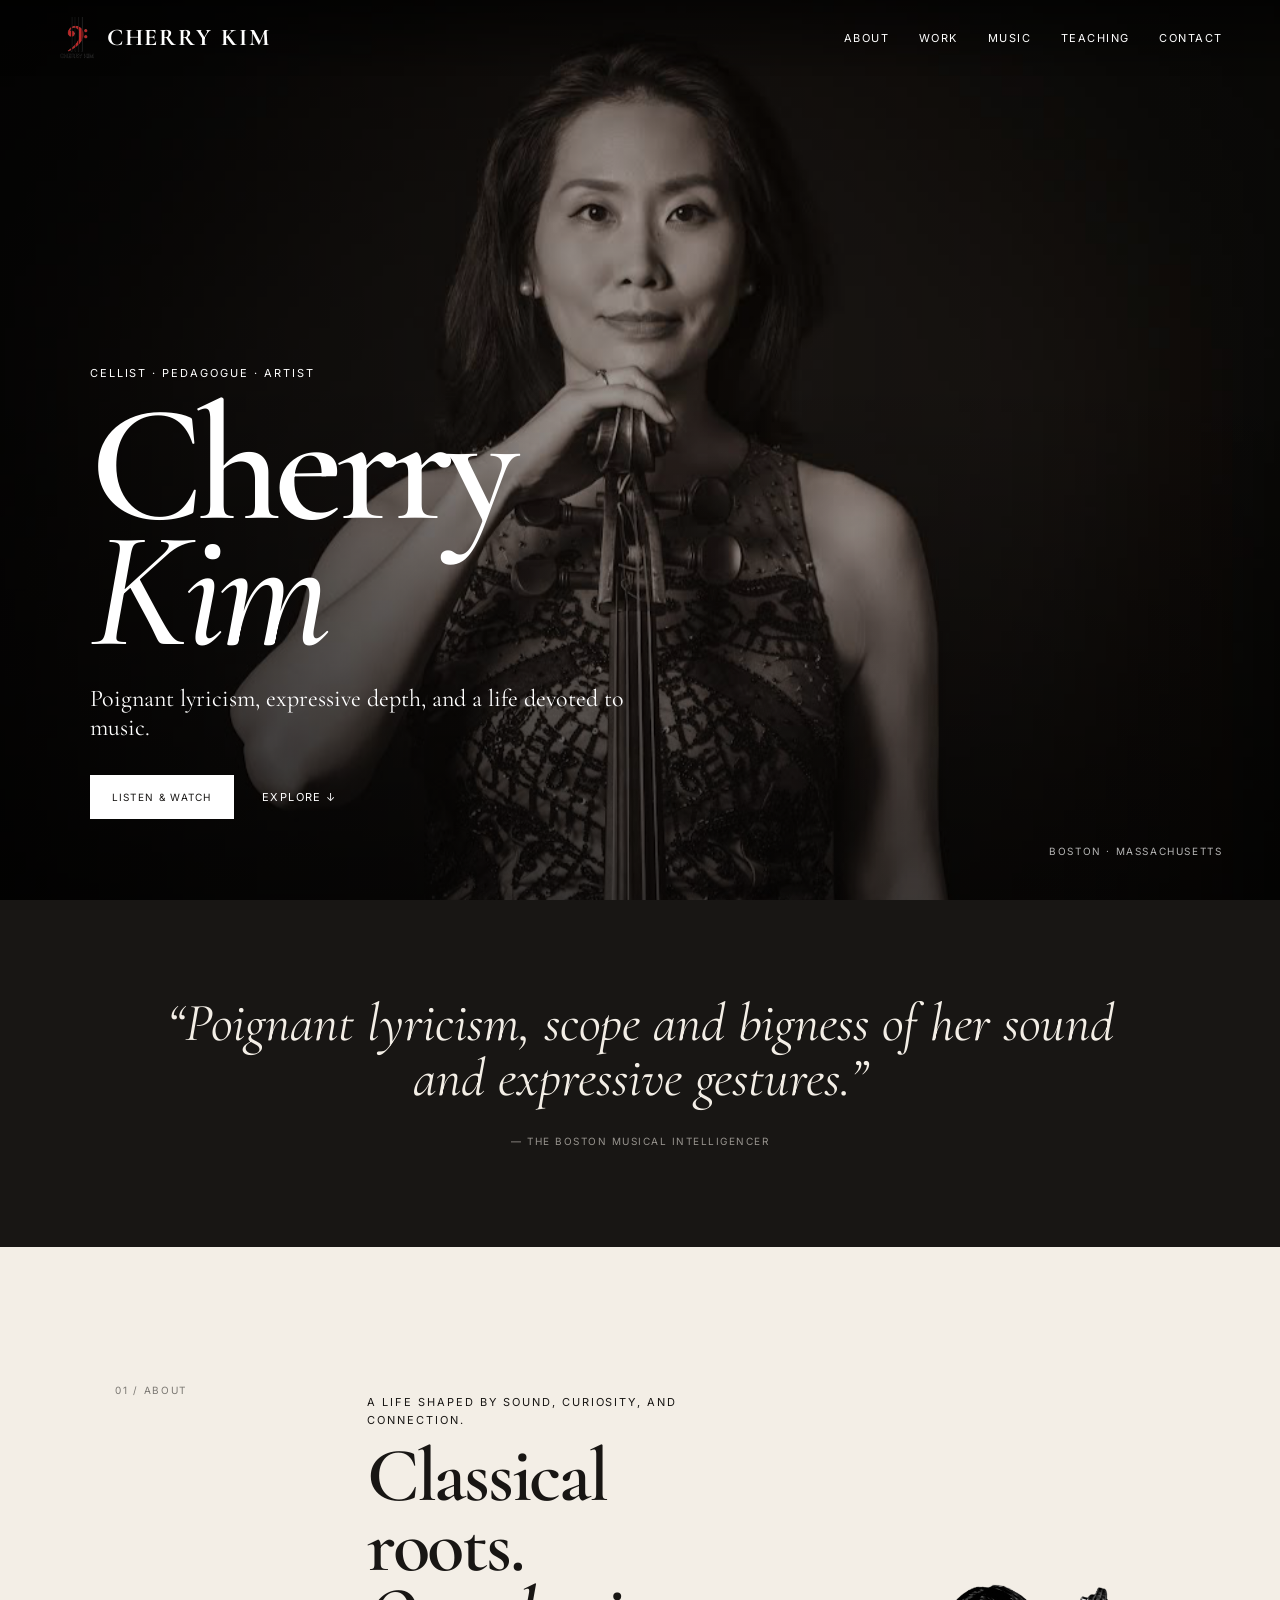
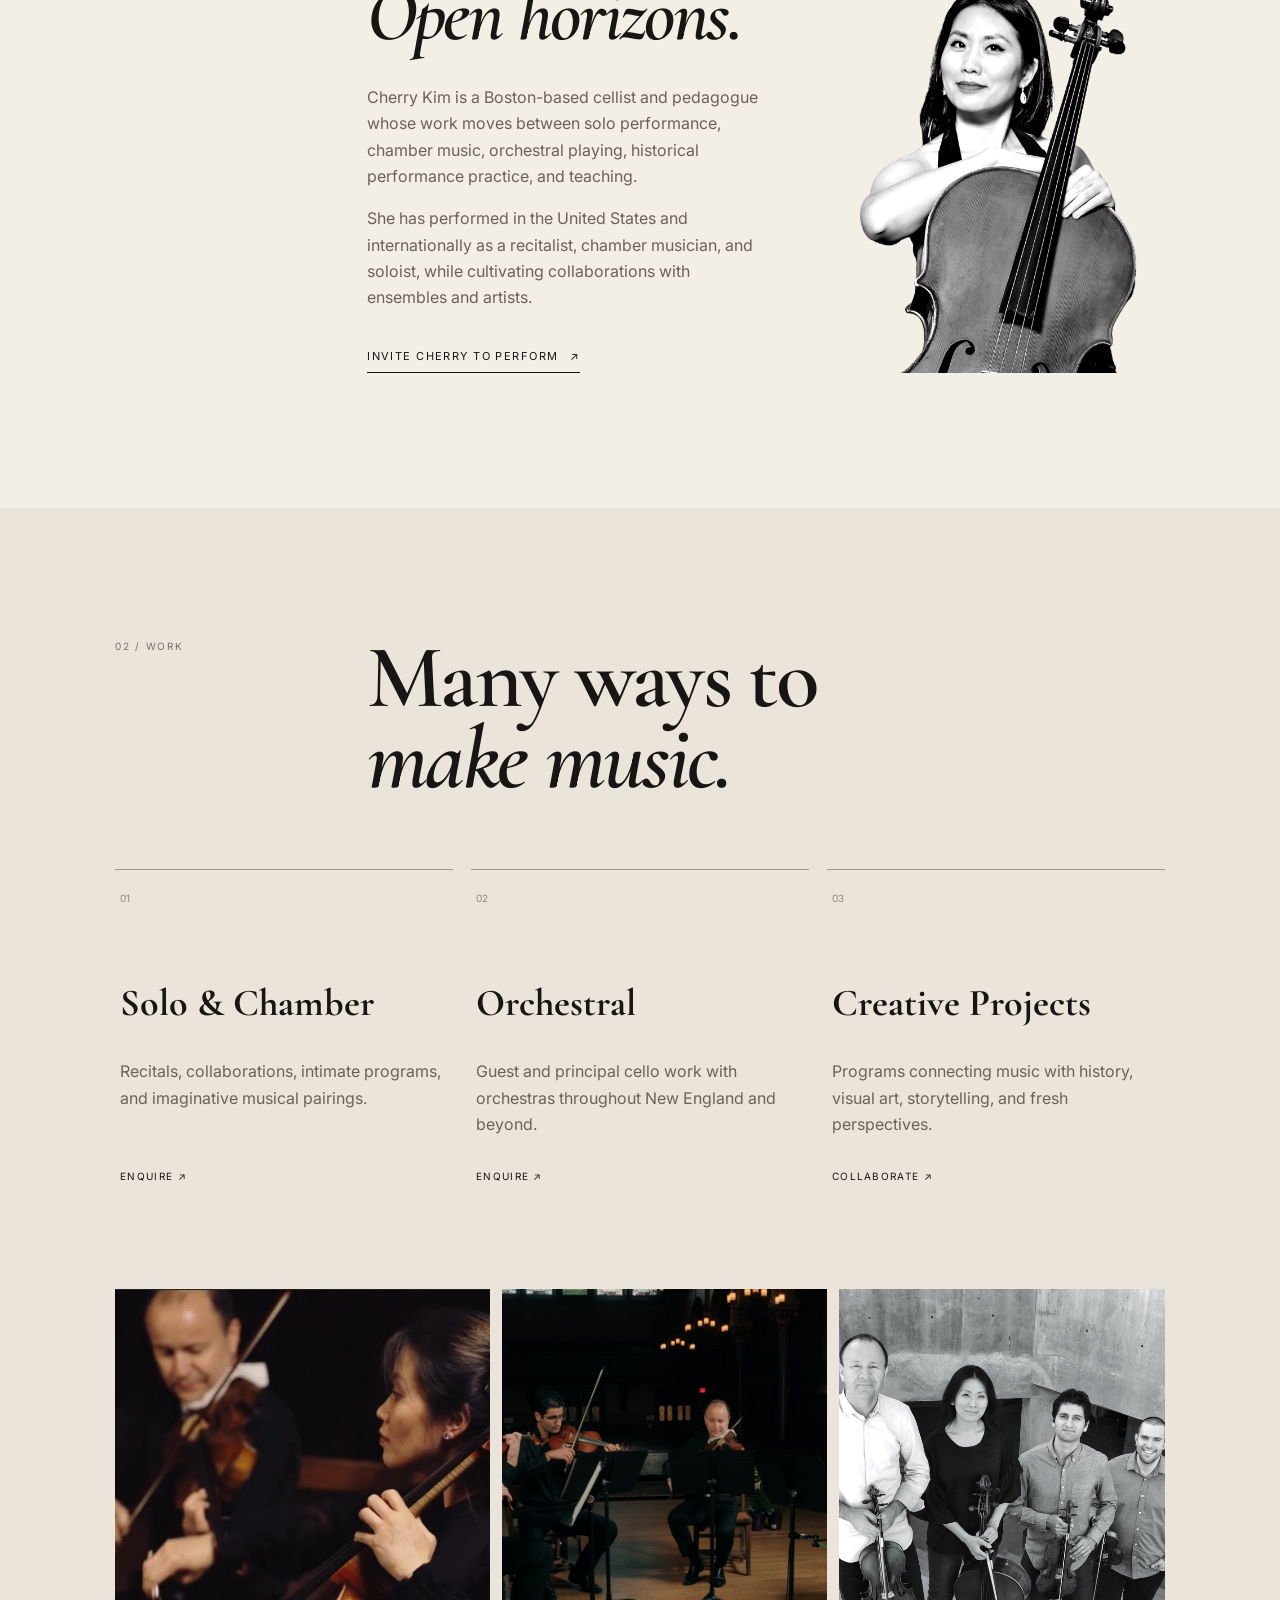
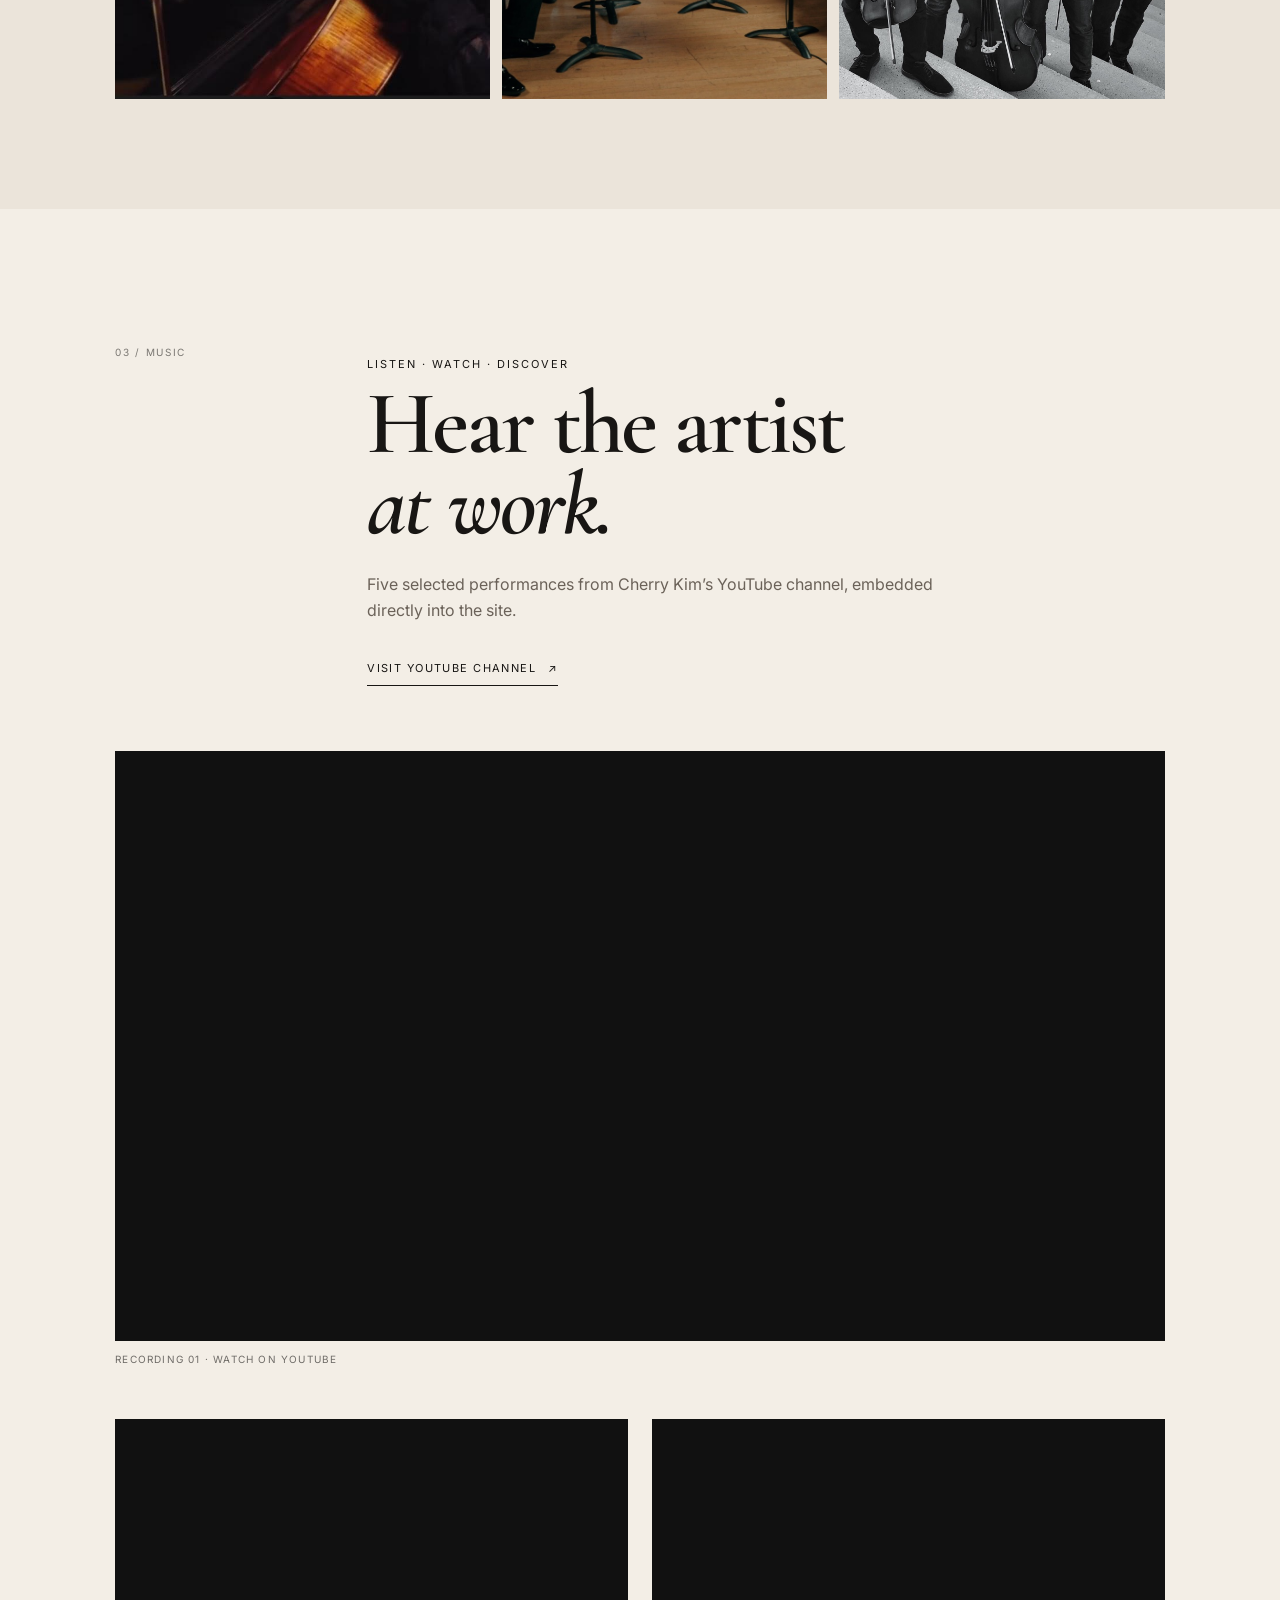
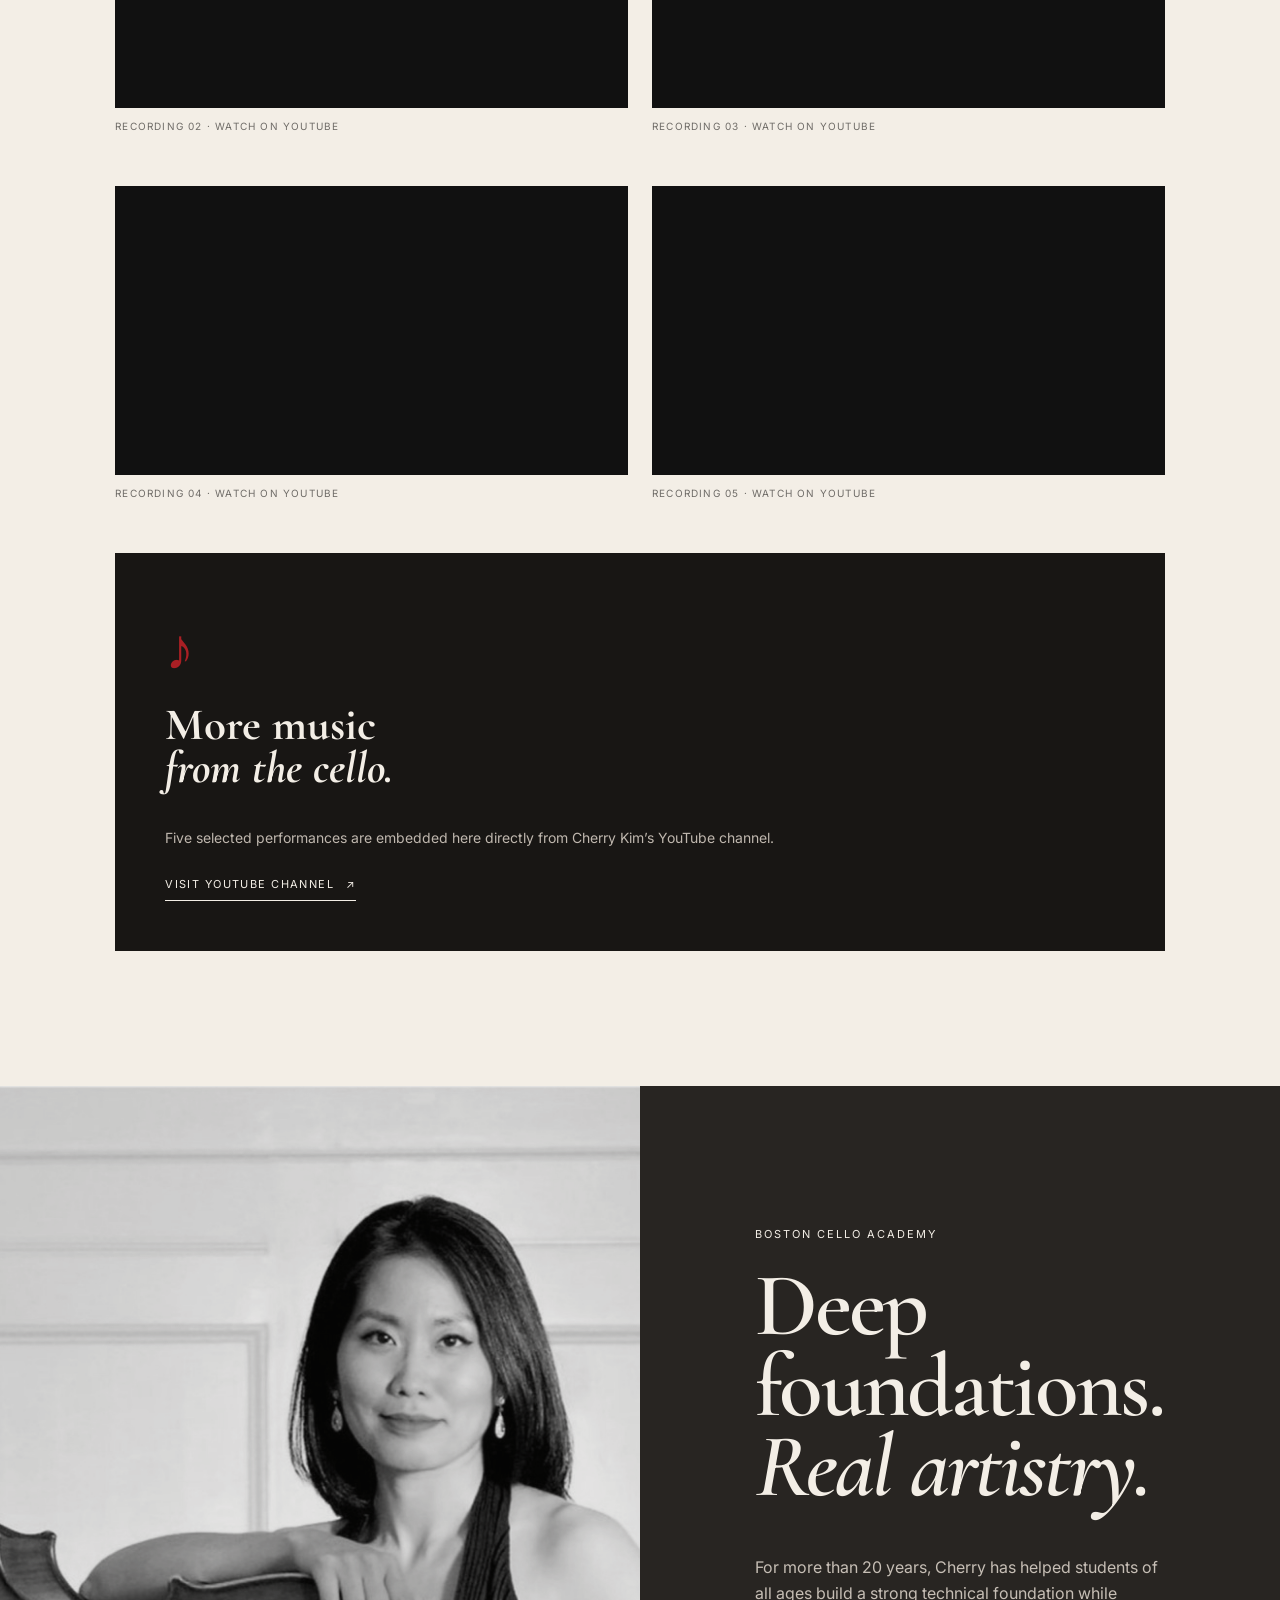
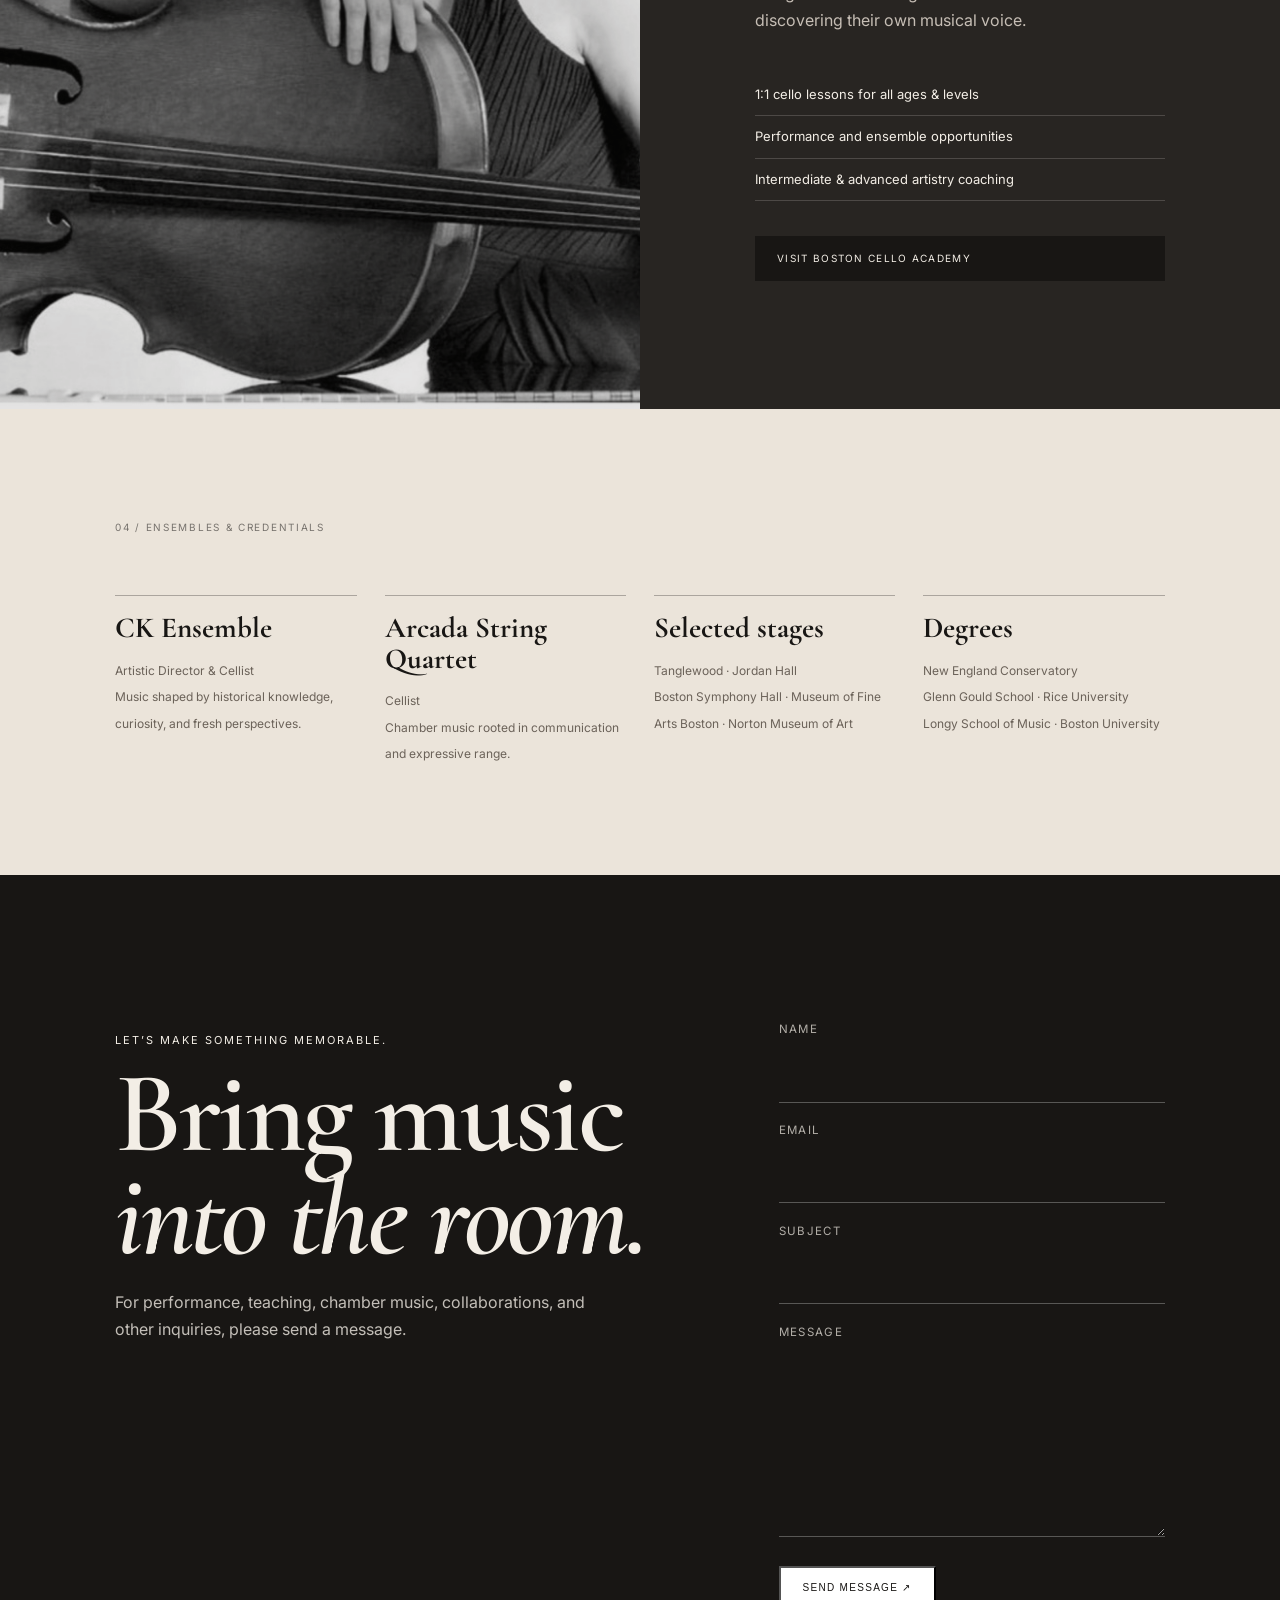
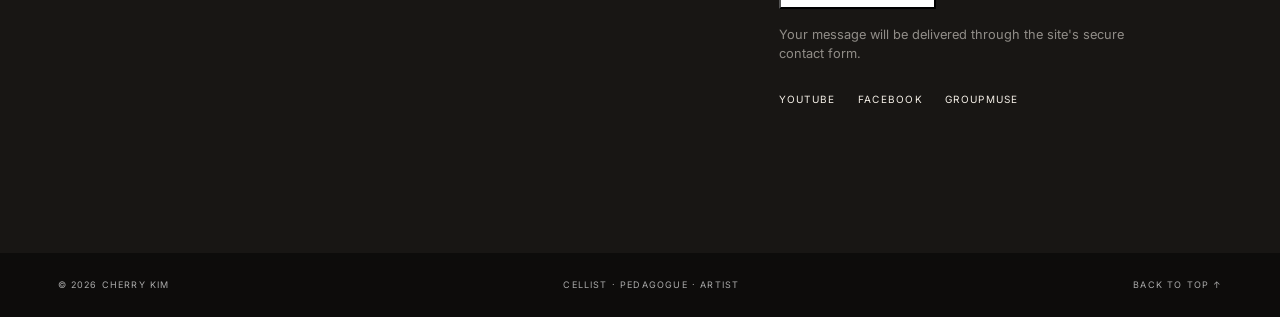
==== index.html @ 48f5ac7e "Add files via upload" ====
<!doctype html>
<html lang="en">
<head>
  <meta charset="utf-8">
  <meta name="viewport" content="width=device-width, initial-scale=1">
  <meta name="description" content="Cherry Kim — Boston-based cellist, pedagogue, chamber musician, artistic director, and educator.">
  <meta name="theme-color" content="#171513">
  <title>Cherry Kim | Cellist & Pedagogue</title>
  <link rel="icon" type="image/png" href="assets/favicon.png">
  <link rel="preconnect" href="https://fonts.googleapis.com">
  <link rel="preconnect" href="https://fonts.gstatic.com" crossorigin>
  <link href="https://fonts.googleapis.com/css2?family=Cormorant+Garamond:wght@500;600;700&family=Inter:wght@400;500;600&display=swap" rel="stylesheet">
  <link rel="stylesheet" href="styles.css">
</head>
<body>
<header class="site-header">
  <a class="brand" href="#top" aria-label="Cherry Kim home"><img src="assets/logo.png" alt="Cherry Kim logo"><span>CHERRY KIM</span></a>
  <button class="menu-toggle" aria-label="Open menu" aria-expanded="false">Menu</button>
  <nav class="nav" aria-label="Main navigation">
    <a href="#about">About</a><a href="#work">Work</a><a href="#music">Music</a><a href="#teaching">Teaching</a><a href="#contact">Contact</a>
  </nav>
</header>
<main id="top">
  <section class="hero">
    <div class="hero-photo"></div>
    <div class="hero-shade"></div>
    <div class="hero-content">
      <p class="eyebrow">Cellist · Pedagogue · Artist</p>
      <h1>Cherry<br><em>Kim</em></h1>
      <p class="hero-lede">Poignant lyricism, expressive depth, and a life devoted to music.</p>
      <div class="hero-actions"><a class="button light" href="#music">Listen & watch</a><a class="hero-link" href="#about">Explore <span>↓</span></a></div>
    </div>
    <div class="hero-credit">Boston · Massachusetts</div>
  </section>

  <section class="quote-band"><p>“Poignant lyricism, scope and bigness of her sound and expressive gestures.”</p><span>— The Boston Musical Intelligencer</span></section>

  <section class="about split" id="about">
    <div class="label">01 / About</div>
    <div class="content">
      <p class="kicker">A life shaped by sound, curiosity, and connection.</p>
      <h2>Classical roots.<br><em>Open horizons.</em></h2>
      <p>Cherry Kim is a Boston-based cellist and pedagogue whose work moves between solo performance, chamber music, orchestral playing, historical performance practice, and teaching.</p>
      <p>She has performed in the United States and internationally as a recitalist, chamber musician, and soloist, while cultivating collaborations with ensembles and artists.</p>
      <a class="underlink" href="#contact">Invite Cherry to perform <span>↗</span></a>
    </div>
    <div class="about-image"><img src="assets/about-portrait.png" alt="Cherry Kim with cello"></div>
  </section>

  <section class="work" id="work">
    <div class="section-head"><div class="label">02 / Work</div><h2>Many ways to<br><em>make music.</em></h2></div>
    <div class="cards">
      <article><span>01</span><h3>Solo & Chamber</h3><p>Recitals, collaborations, intimate programs, and imaginative musical pairings.</p><a href="#contact">Enquire ↗</a></article>
      <article><span>02</span><h3>Orchestral</h3><p>Guest and principal cello work with orchestras throughout New England and beyond.</p><a href="#contact">Enquire ↗</a></article>
      <article><span>03</span><h3>Creative Projects</h3><p>Programs connecting music with history, visual art, storytelling, and fresh perspectives.</p><a href="#contact">Collaborate ↗</a></article>
    </div>
    <div class="photo-strip"><img src="assets/performance.jpg" alt="Cherry Kim performing cello"><img src="assets/ensemble.jpg" alt="String ensemble performing"><img src="assets/quartet.jpg" alt="String quartet portrait"></div>
  </section>

  <section class="music" id="music">
    <div class="music-intro"><div class="label">03 / Music</div><div><p class="kicker">Listen · Watch · Discover</p><h2>Hear the artist<br><em>at work.</em></h2><p>Five selected performances from Cherry Kim’s YouTube channel, embedded directly into the site.</p><a class="underlink" href="https://www.youtube.com/@cherrykimcello" target="_blank" rel="noopener">Visit YouTube channel <span>↗</span></a></div></div>
    <div class="player-grid featured-videos">
      <article class="player featured"><div class="player-frame"><iframe src="https://www.youtube-nocookie.com/embed/2_JDBBXAuK0" title="Cherry Kim — featured performance 1" loading="lazy" allow="accelerometer; autoplay; clipboard-write; encrypted-media; gyroscope; picture-in-picture; web-share" allowfullscreen></iframe></div><p>Recording 01 · Watch on YouTube</p></article>
      <article class="player"><div class="player-frame"><iframe src="https://www.youtube-nocookie.com/embed/14b9uwis8Hs" title="Cherry Kim — featured performance 2" loading="lazy" allow="accelerometer; autoplay; clipboard-write; encrypted-media; gyroscope; picture-in-picture; web-share" allowfullscreen></iframe></div><p>Recording 02 · Watch on YouTube</p></article>
      <article class="player"><div class="player-frame"><iframe src="https://www.youtube-nocookie.com/embed/s6I4kKcv-H0" title="Cherry Kim — featured performance 3" loading="lazy" allow="accelerometer; autoplay; clipboard-write; encrypted-media; gyroscope; picture-in-picture; web-share" allowfullscreen></iframe></div><p>Recording 03 · Watch on YouTube</p></article>
      <article class="player"><div class="player-frame"><iframe src="https://www.youtube-nocookie.com/embed/2RVAwkOFVCw" title="Cherry Kim — featured performance 4" loading="lazy" allow="accelerometer; autoplay; clipboard-write; encrypted-media; gyroscope; picture-in-picture; web-share" allowfullscreen></iframe></div><p>Recording 04 · Watch on YouTube</p></article>
      <article class="player"><div class="player-frame"><iframe src="https://www.youtube-nocookie.com/embed/bbLJwvod6Oo" title="Cherry Kim — featured performance 5" loading="lazy" allow="accelerometer; autoplay; clipboard-write; encrypted-media; gyroscope; picture-in-picture; web-share" allowfullscreen></iframe></div><p>Recording 05 · Watch on YouTube</p></article>
      <div class="player-note"><div class="note-mark">♪</div><h3>More music<br><em>from the cello.</em></h3><p>Five selected performances are embedded here directly from Cherry Kim’s YouTube channel.</p><a class="underlink" href="https://www.youtube.com/@cherrykimcello" target="_blank" rel="noopener">Visit YouTube channel <span>↗</span></a></div>
    </div>
  </section>

  <section class="teaching" id="teaching">
    <div class="teaching-photo"><img src="assets/teaching.jpg" alt="Cherry Kim with cello"></div>
    <div class="teaching-copy"><p class="eyebrow">Boston Cello Academy</p><h2>Deep foundations.<br><em>Real artistry.</em></h2><p>For more than 20 years, Cherry has helped students of all ages build a strong technical foundation while discovering their own musical voice.</p><ul><li>1:1 cello lessons for all ages & levels</li><li>Performance and ensemble opportunities</li><li>Intermediate & advanced artistry coaching</li></ul><a class="button dark" href="https://cherry-kim.wixsite.com/bostoncelloacademy" target="_blank" rel="noopener">Visit Boston Cello Academy</a></div>
  </section>

  <section class="ensembles">
    <div class="label">04 / Ensembles & credentials</div>
    <div class="credential-grid">
      <div><strong>CK Ensemble</strong><span>Artistic Director & Cellist<br>Music shaped by historical knowledge, curiosity, and fresh perspectives.</span></div>
      <div><strong>Arcada String Quartet</strong><span>Cellist<br>Chamber music rooted in communication and expressive range.</span></div>
      <div><strong>Selected stages</strong><span>Tanglewood · Jordan Hall<br>Boston Symphony Hall · Museum of Fine Arts Boston · Norton Museum of Art</span></div>
      <div><strong>Degrees</strong><span>New England Conservatory<br>Glenn Gould School · Rice University<br>Longy School of Music · Boston University</span></div>
    </div>
  </section>

  <section class="contact" id="contact">
  <div class="contact-heading"><p class="eyebrow">Let’s make something memorable.</p><h2>Bring music<br><em>into the room.</em></h2><p class="contact-intro">For performance, teaching, chamber music, collaborations, and other inquiries, please send a message.</p></div>
  <div class="contact-form-wrap">
    <form class="contact-form" action="https://formspree.io/f/mrpgyvlq" method="POST">
      <div class="form-row"><label for="name">Name</label><input id="name" name="name" type="text" autocomplete="name" required></div>
      <div class="form-row"><label for="email">Email</label><input id="email" name="email" type="email" autocomplete="email" required></div>
      <div class="form-row"><label for="subject">Subject</label><input id="subject" name="subject" type="text"></div>
      <div class="form-row"><label for="message">Message</label><textarea id="message" name="message" rows="6" required></textarea></div>
      <button class="button light" type="submit">Send message ↗</button>
    </form>
    <p class="form-note">Your message will be delivered through the site's secure contact form.</p>
    <div class="socials"><a href="https://www.youtube.com/@cherrykimcello" target="_blank" rel="noopener">YouTube</a><a href="https://www.facebook.com/theckensemble/" target="_blank" rel="noopener">Facebook</a><a href="https://www.groupmuse.com/@cherrykimcello" target="_blank" rel="noopener">Groupmuse</a></div>
  </div>
</section>
</main>
<footer><span>© 2026 Cherry Kim</span><span>Cellist · Pedagogue · Artist</span><a href="#top">Back to top ↑</a></footer>
<script src="script.js"></script>
</body>
</html>
---- styles.css ----
:root{--ink:#181614;--cream:#f3eee6;--paper:#ebe4da;--red:#a91f24;--muted:#6b6259}*{box-sizing:border-box}html{scroll-behavior:smooth}body{margin:0;background:var(--cream);color:var(--ink);font-family:Inter,Arial,sans-serif;line-height:1.65}a{color:inherit}.site-header{position:fixed;z-index:30;top:0;left:0;right:0;height:76px;padding:0 4.5vw;display:flex;align-items:center;justify-content:space-between;color:#fff;background:linear-gradient(180deg,rgba(0,0,0,.55),rgba(0,0,0,0));transition:.3s}.site-header.scrolled{color:var(--ink);background:rgba(243,238,230,.94);backdrop-filter:blur(14px);border-bottom:1px solid rgba(24,22,20,.1)}.brand{display:flex;align-items:center;gap:11px;text-decoration:none}.brand img{width:38px;height:48px;object-fit:contain}.brand span{font-family:"Cormorant Garamond",serif;font-size:24px;font-weight:700;letter-spacing:.08em}.nav{display:flex;gap:30px}.nav a,.hero-link,.underlink{font-size:11px;letter-spacing:.13em;text-transform:uppercase;text-decoration:none}.nav a:hover,.hero-link:hover,.underlink:hover{opacity:.55}.menu-toggle{display:none;border:0;background:none;color:inherit;font-size:11px;letter-spacing:.12em;text-transform:uppercase}.hero{height:100svh;min-height:720px;position:relative;display:flex;align-items:flex-end;overflow:hidden;color:#fff}.hero-photo{position:absolute;inset:0;background-image:url("assets/hero.png");background-size:cover;background-position:center top;transform:scale(1.01)}.hero-shade{position:absolute;inset:0;background:linear-gradient(90deg,rgba(0,0,0,.68) 0%,rgba(0,0,0,.28) 45%,rgba(0,0,0,.05) 100%),linear-gradient(0deg,rgba(0,0,0,.62),transparent 58%)}.hero-content{position:relative;z-index:1;padding:0 7vw 9vh;max-width:820px}.eyebrow,.kicker{font-size:11px;letter-spacing:.18em;text-transform:uppercase}.hero h1{font-family:"Cormorant Garamond",serif;font-size:clamp(90px,13vw,190px);line-height:.76;letter-spacing:-.04em;margin:20px 0 30px;font-weight:600}.hero h1 em{color:#fff;font-weight:500}.hero-lede{font-family:"Cormorant Garamond",serif;font-size:24px;line-height:1.2;max-width:540px;margin:0 0 32px}.hero-actions{display:flex;gap:28px;align-items:center}.button{display:inline-block;padding:14px 22px;text-decoration:none;font-size:10px;letter-spacing:.13em;text-transform:uppercase}.button.light{background:#fff;color:var(--ink)}.button.dark{background:var(--ink);color:var(--cream)}.hero-link{color:#fff}.hero-credit{position:absolute;right:4.5vw;bottom:4.5vh;z-index:1;font-size:10px;letter-spacing:.16em;text-transform:uppercase;opacity:.7}.quote-band{padding:95px 10vw;background:var(--ink);color:var(--cream);text-align:center}.quote-band p{max-width:1050px;margin:0 auto 20px;font-family:"Cormorant Garamond",serif;font-size:clamp(32px,4.2vw,58px);line-height:1.03;font-style:italic}.quote-band span{font-size:10px;letter-spacing:.15em;text-transform:uppercase;opacity:.58}.split{display:grid;grid-template-columns:18% 1fr 32%;gap:6%;padding:135px 9vw}.label{font-size:10px;letter-spacing:.17em;text-transform:uppercase;opacity:.55}.content{max-width:720px}.content h2,.section-head h2,.music h2,.teaching h2,.contact h2{font-family:"Cormorant Garamond",serif;font-weight:600;line-height:.9;letter-spacing:-.03em}.content h2{font-size:clamp(58px,6vw,90px);margin:12px 0 35px}.content p:not(.kicker){color:var(--muted);max-width:680px}.underlink{display:inline-block;margin-top:20px;padding-bottom:7px;border-bottom:1px solid currentColor}.underlink span{margin-left:7px}.about-image{align-self:end}.about-image img{display:block;width:100%;aspect-ratio:4/5;object-fit:cover;object-position:center top;filter:grayscale(.18)}.work{padding:130px 9vw 110px;background:var(--paper)}.section-head{display:grid;grid-template-columns:18% 1fr;gap:6%;margin-bottom:70px}.section-head h2{font-size:clamp(62px,7vw,100px);margin:0}.cards{display:grid;grid-template-columns:repeat(3,1fr);gap:18px}.cards article{min-height:340px;border-top:1px solid rgba(24,22,20,.35);padding:20px 5px 25px;display:flex;flex-direction:column}.cards article>span{font-size:10px;opacity:.45}.cards h3{font-family:"Cormorant Garamond",serif;font-size:38px;margin:65px 0 8px}.cards p{color:var(--muted);max-width:340px}.cards a{margin-top:auto;font-size:10px;letter-spacing:.13em;text-transform:uppercase;text-decoration:none}.photo-strip{margin-top:80px;display:grid;grid-template-columns:1.15fr 1fr 1fr;gap:12px;height:410px}.photo-strip img{width:100%;height:100%;object-fit:cover}.photo-strip img:first-child{object-position:center 42%}.music{padding:135px 9vw;background:var(--cream)}.music-intro{display:grid;grid-template-columns:18% 1fr;gap:6%;margin-bottom:65px}.music h2{font-size:clamp(65px,7vw,100px);margin:10px 0 25px}.music-intro p:not(.kicker){color:var(--muted);max-width:620px}.player-grid{display:grid;grid-template-columns:repeat(2,minmax(0,1fr));gap:42px 24px;align-items:start}.player{min-width:0}.player.featured{grid-column:span 2}.featured-videos .player-note{min-height:100%;grid-column:span 2}.player-frame{aspect-ratio:16/9;background:#111;overflow:hidden}.player iframe{width:100%;height:100%;border:0}.player>p{font-size:10px;letter-spacing:.12em;text-transform:uppercase;opacity:.6}.player-note{background:var(--ink);color:var(--cream);padding:50px;display:flex;flex-direction:column;justify-content:center}.note-mark{font-family:"Cormorant Garamond",serif;font-size:58px;color:var(--red)}.player-note h3{font-family:"Cormorant Garamond",serif;font-size:45px;line-height:.95;margin:5px 0 22px}.player-note p{color:#bfb7ae;font-size:14px}.player-note .underlink{margin-top:12px;align-self:flex-start}.teaching{display:grid;grid-template-columns:1fr 1fr;background:#282522;color:var(--cream)}.teaching-photo{min-height:700px}.teaching-photo img{width:100%;height:100%;object-fit:cover;object-position:center 35%;filter:grayscale(1);opacity:.88}.teaching-copy{padding:10vw 9vw;display:flex;flex-direction:column;justify-content:center}.teaching h2{font-size:clamp(60px,7vw,96px);margin:12px 0 30px}.teaching-copy>p:not(.eyebrow){color:#c6beb5;max-width:560px}.teaching ul{list-style:none;padding:0;margin:25px 0 35px;max-width:560px}.teaching li{padding:10px 0;border-bottom:1px solid rgba(243,238,230,.18);font-size:13px}.ensembles{padding:110px 9vw;background:var(--paper)}.credential-grid{display:grid;grid-template-columns:repeat(4,1fr);gap:28px;margin-top:60px}.credential-grid>div{border-top:1px solid rgba(24,22,20,.3);padding-top:17px}.credential-grid strong{display:block;font-family:"Cormorant Garamond",serif;font-size:29px;line-height:1.05;margin-bottom:12px}.credential-grid span{font-size:12px;color:var(--muted)}.contact{padding:145px 9vw;display:grid;grid-template-columns:1.2fr .8fr;gap:8%;background:var(--ink);color:var(--cream)}.contact h2{font-size:clamp(70px,9vw,130px);margin:12px 0}.contact-details{align-self:end}.email{font-family:"Cormorant Garamond",serif;font-size:30px;text-decoration:none;border-bottom:1px solid rgba(243,238,230,.35)}.contact-details p{opacity:.55}.socials{display:flex;gap:22px;margin-top:28px;flex-wrap:wrap}.socials a{text-decoration:none;font-size:10px;letter-spacing:.13em;text-transform:uppercase}.socials a:hover{opacity:.55}footer{padding:25px 4.5vw;display:flex;justify-content:space-between;gap:20px;background:#0d0c0b;color:#aaa;font-size:9px;letter-spacing:.13em;text-transform:uppercase}footer a{text-decoration:none}@media(max-width:900px){.site-header{height:68px}.brand img{width:31px;height:40px}.brand span{font-size:20px}.nav{display:none;position:absolute;top:68px;left:0;right:0;padding:25px 7vw;flex-direction:column;gap:17px;background:var(--cream);color:var(--ink);border-bottom:1px solid rgba(24,22,20,.12)}.nav.open{display:flex}.menu-toggle{display:block}.hero{min-height:760px}.hero-content{padding:0 7vw 8vh}.hero h1{font-size:100px}.hero-credit{display:none}.split,.section-head,.music-intro{grid-template-columns:1fr;gap:30px;padding:95px 7vw}.about-image{max-width:430px}.work,.music,.ensembles{padding-left:7vw;padding-right:7vw}.cards{grid-template-columns:1fr}.cards article{min-height:270px}.photo-strip{height:auto;grid-template-columns:1fr 1fr}.photo-strip img:first-child{grid-column:span 2;height:390px}.photo-strip img{height:250px}.player-grid{grid-template-columns:1fr}.player.featured,.featured-videos .player-note{grid-column:auto}.player-note{min-height:330px}.teaching{grid-template-columns:1fr}.teaching-photo{min-height:560px}.teaching-copy{padding:85px 7vw}.credential-grid{grid-template-columns:1fr 1fr}.contact{grid-template-columns:1fr;padding:100px 7vw}.contact-details{margin-top:20px}}@media(max-width:560px){.hero h1{font-size:78px}.hero-lede{font-size:20px}.quote-band{padding:70px 7vw}.photo-strip{grid-template-columns:1fr}.photo-strip img:first-child{grid-column:auto;height:300px}.photo-strip img{height:260px}.credential-grid{grid-template-columns:1fr}.email{font-size:23px}footer{flex-direction:column}}


/* Contact form */
.contact-heading { max-width: 560px; }
.contact-intro { margin-top: 1.25rem; max-width: 480px; opacity: .78; line-height: 1.7; }
.contact-form-wrap { width: min(100%, 620px); }
.contact-form { display: grid; gap: 1.15rem; }
.form-row { display: grid; gap: .45rem; }
.form-row label { font-size: .72rem; letter-spacing: .12em; text-transform: uppercase; opacity: .7; }
.form-row input, .form-row textarea { width: 100%; padding: .9rem 0; border: 0; border-bottom: 1px solid rgba(255,255,255,.28); background: transparent; color: inherit; font: inherit; outline: none; resize: vertical; }
.form-row input:focus, .form-row textarea:focus { border-bottom-color: rgba(255,255,255,.8); }
.contact-form .button { margin-top: .65rem; justify-self: start; }
.form-note { margin: 1rem 0 1.25rem; font-size: .8rem; opacity: .55; line-height: 1.5; }
@media (max-width: 760px) { .contact-form-wrap { width: 100%; } .contact-form .button { width: 100%; } }
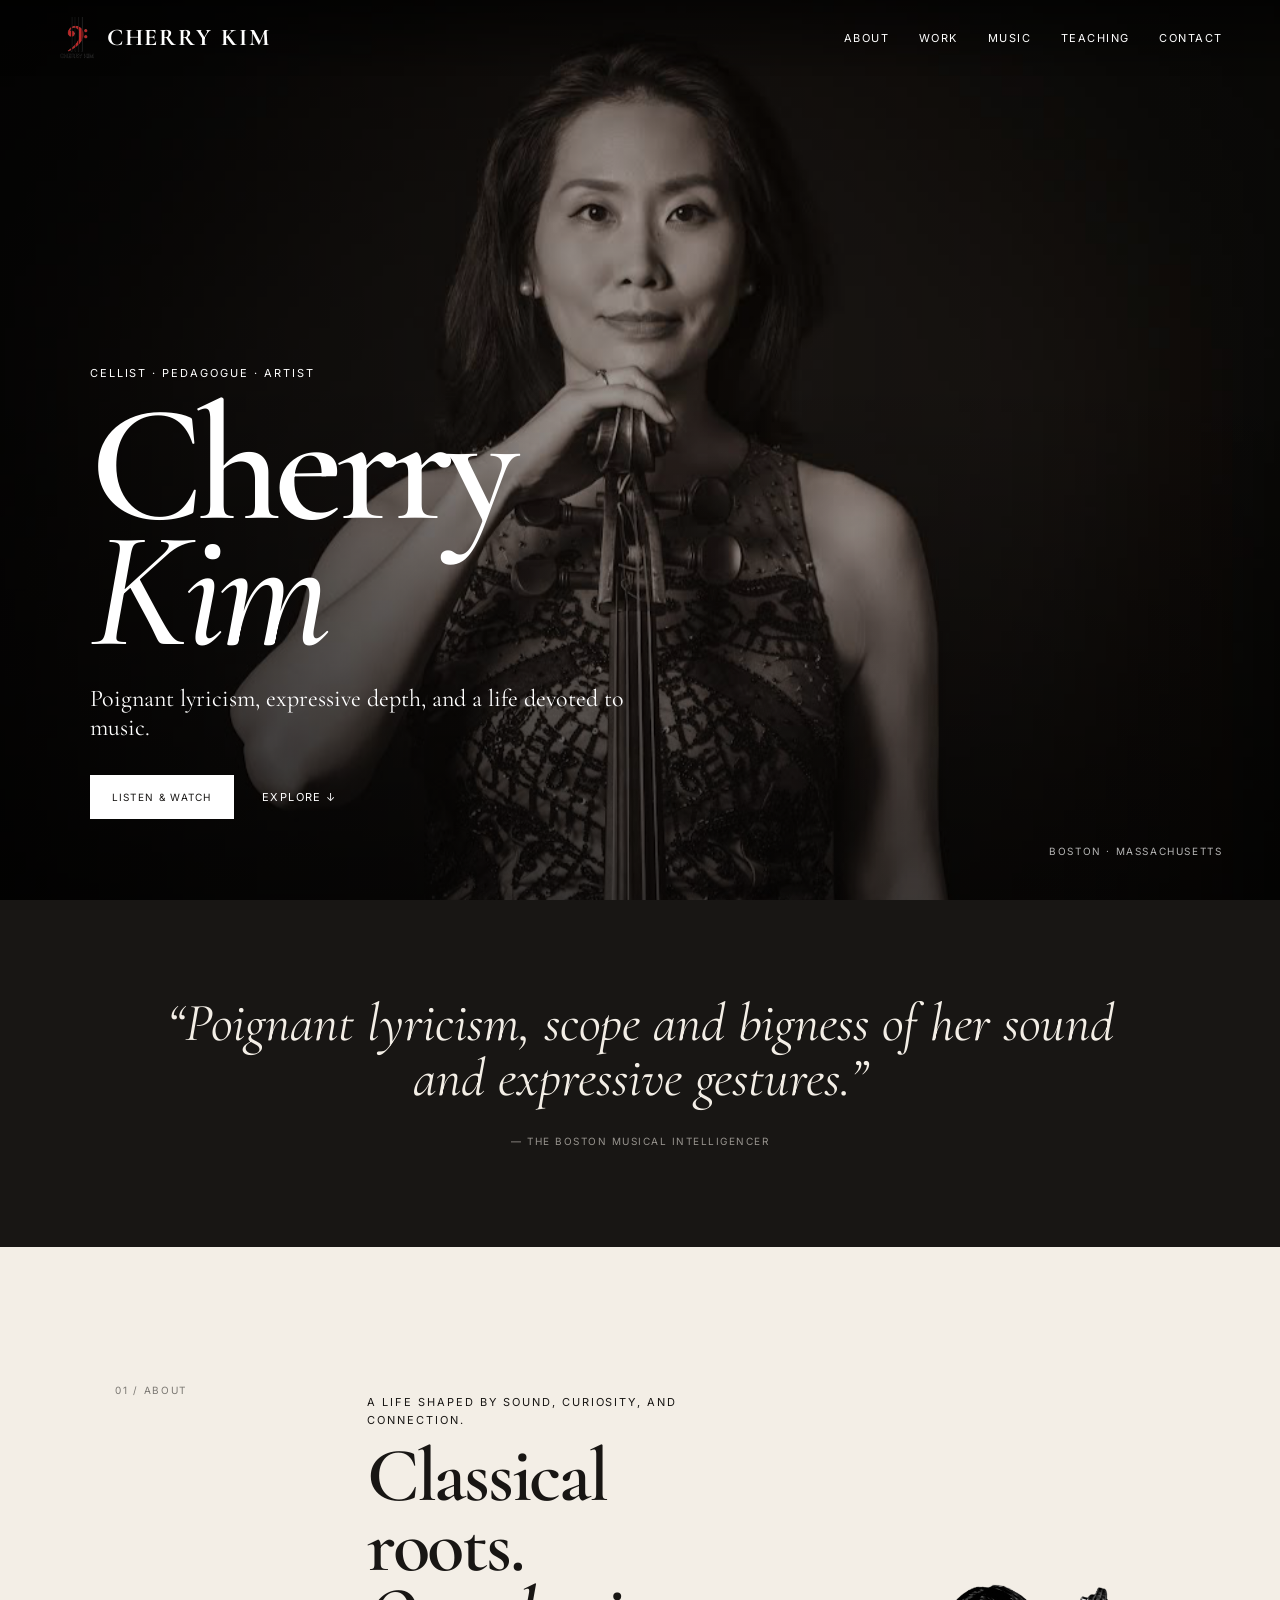
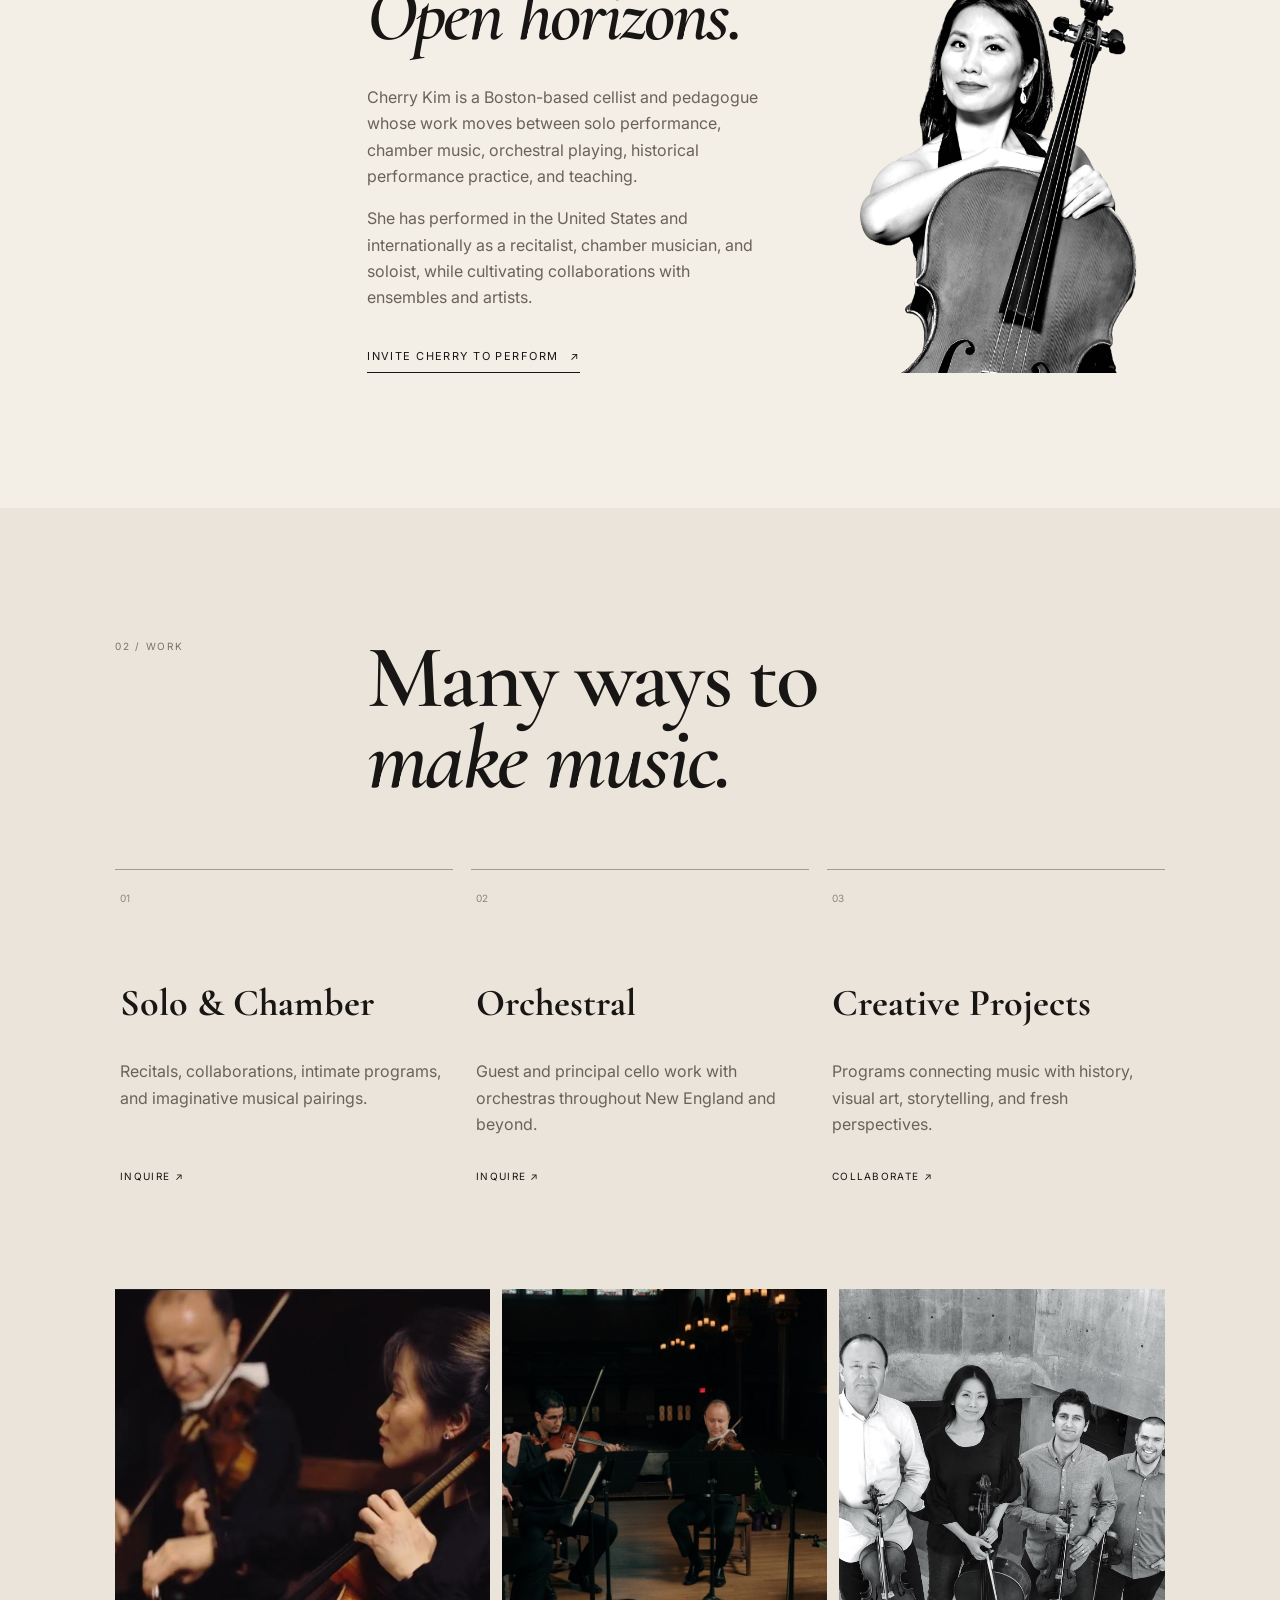
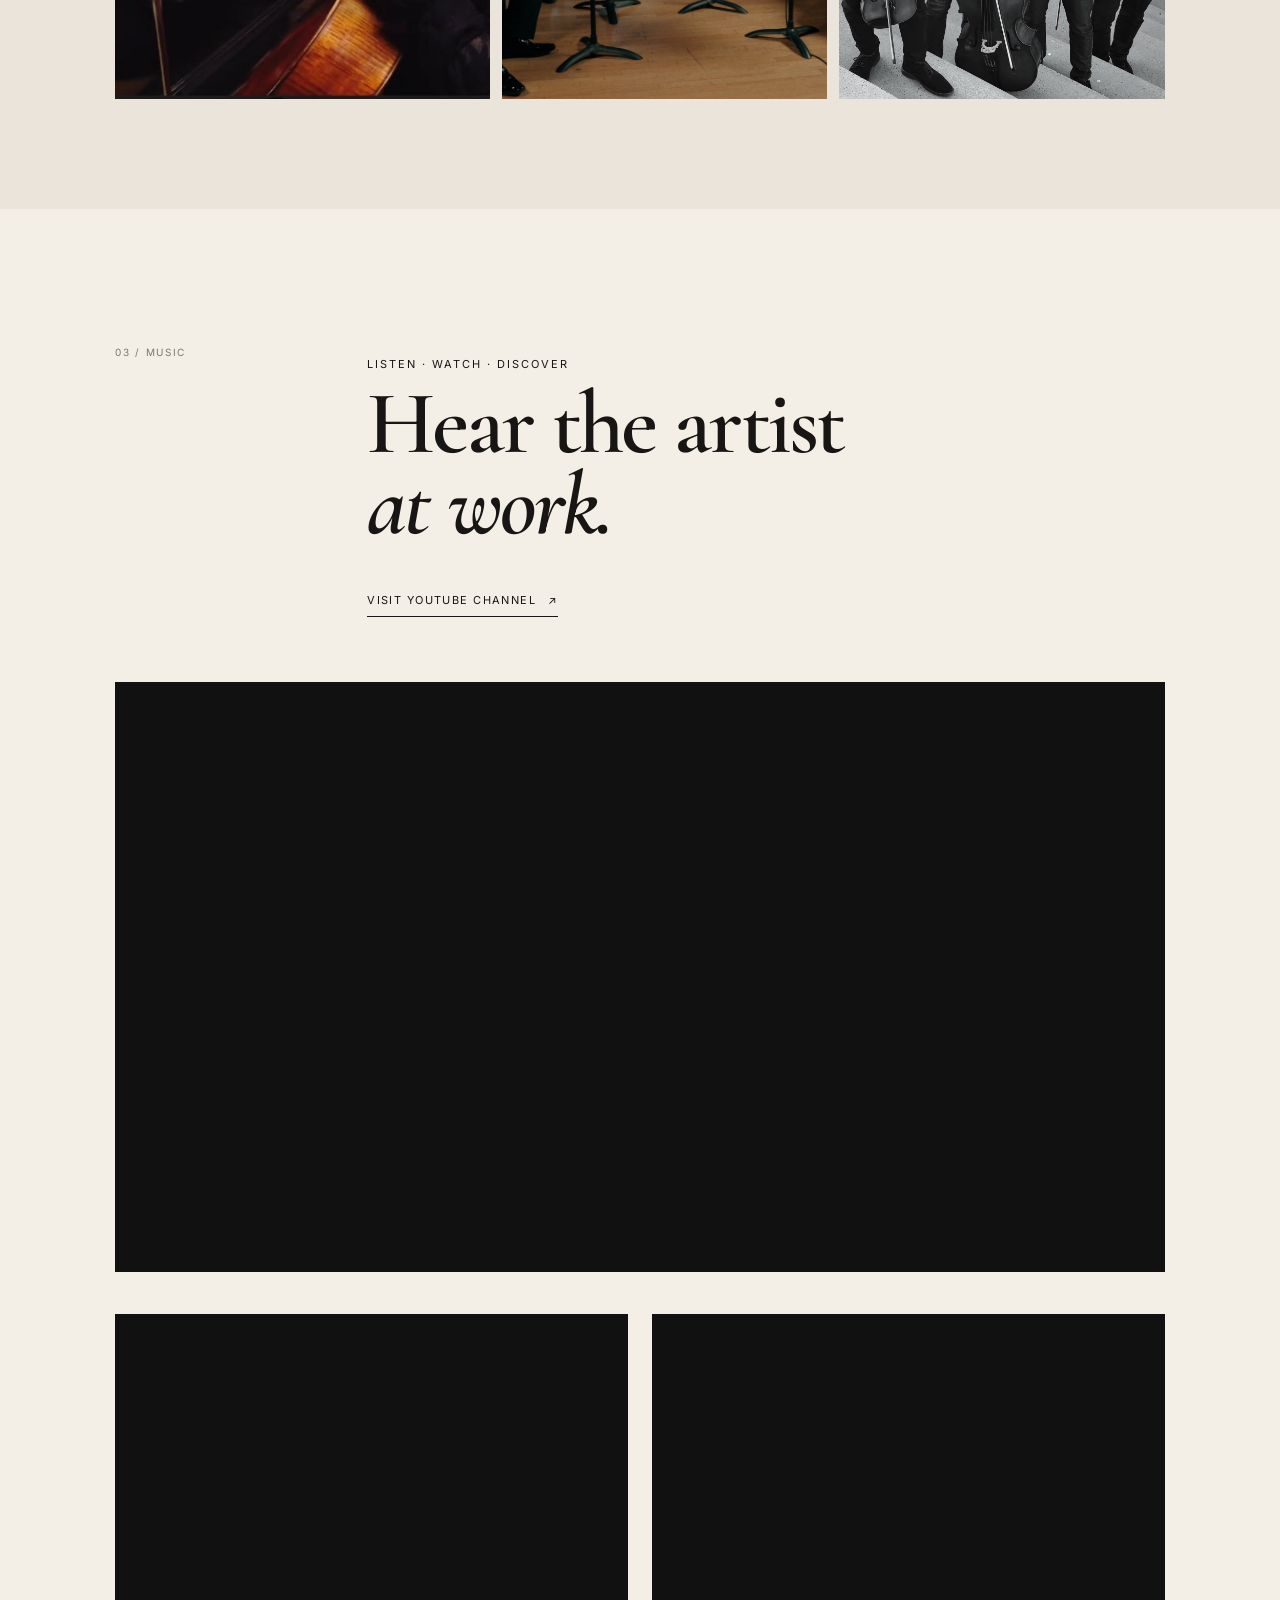
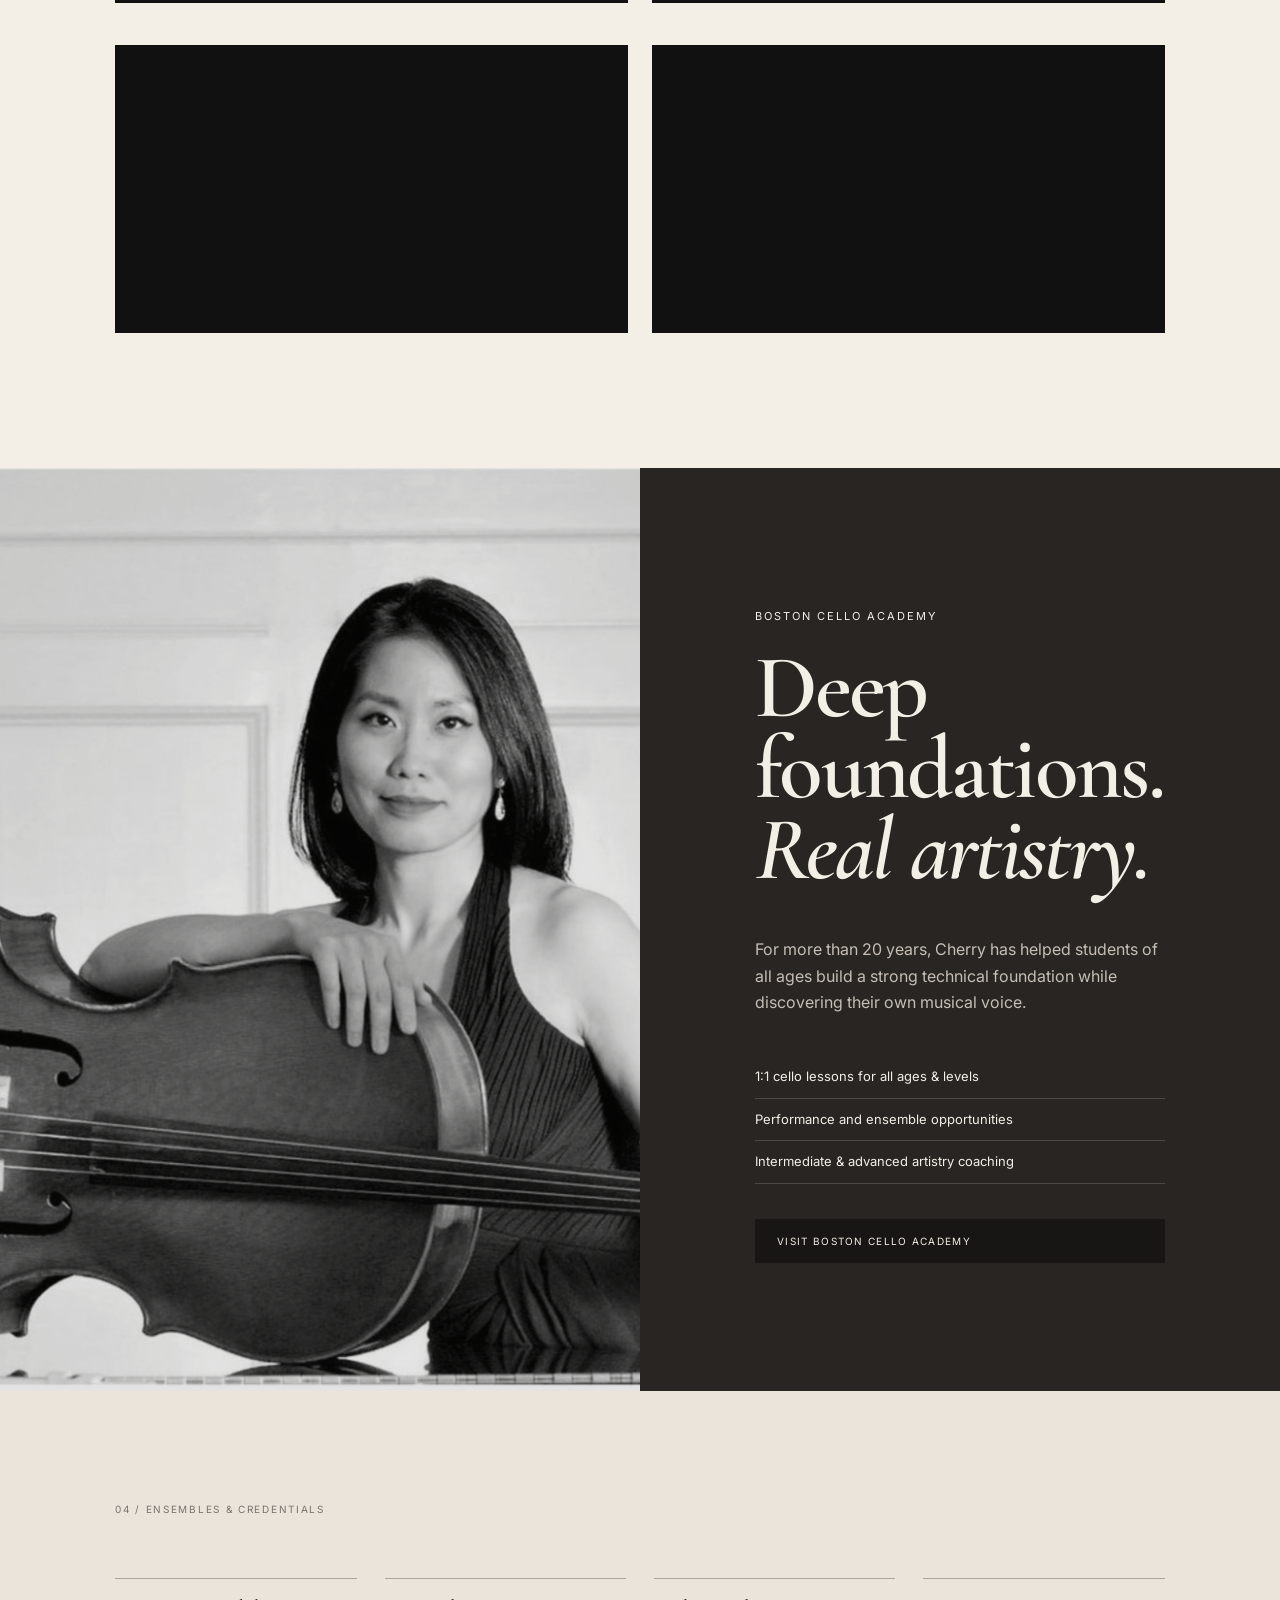
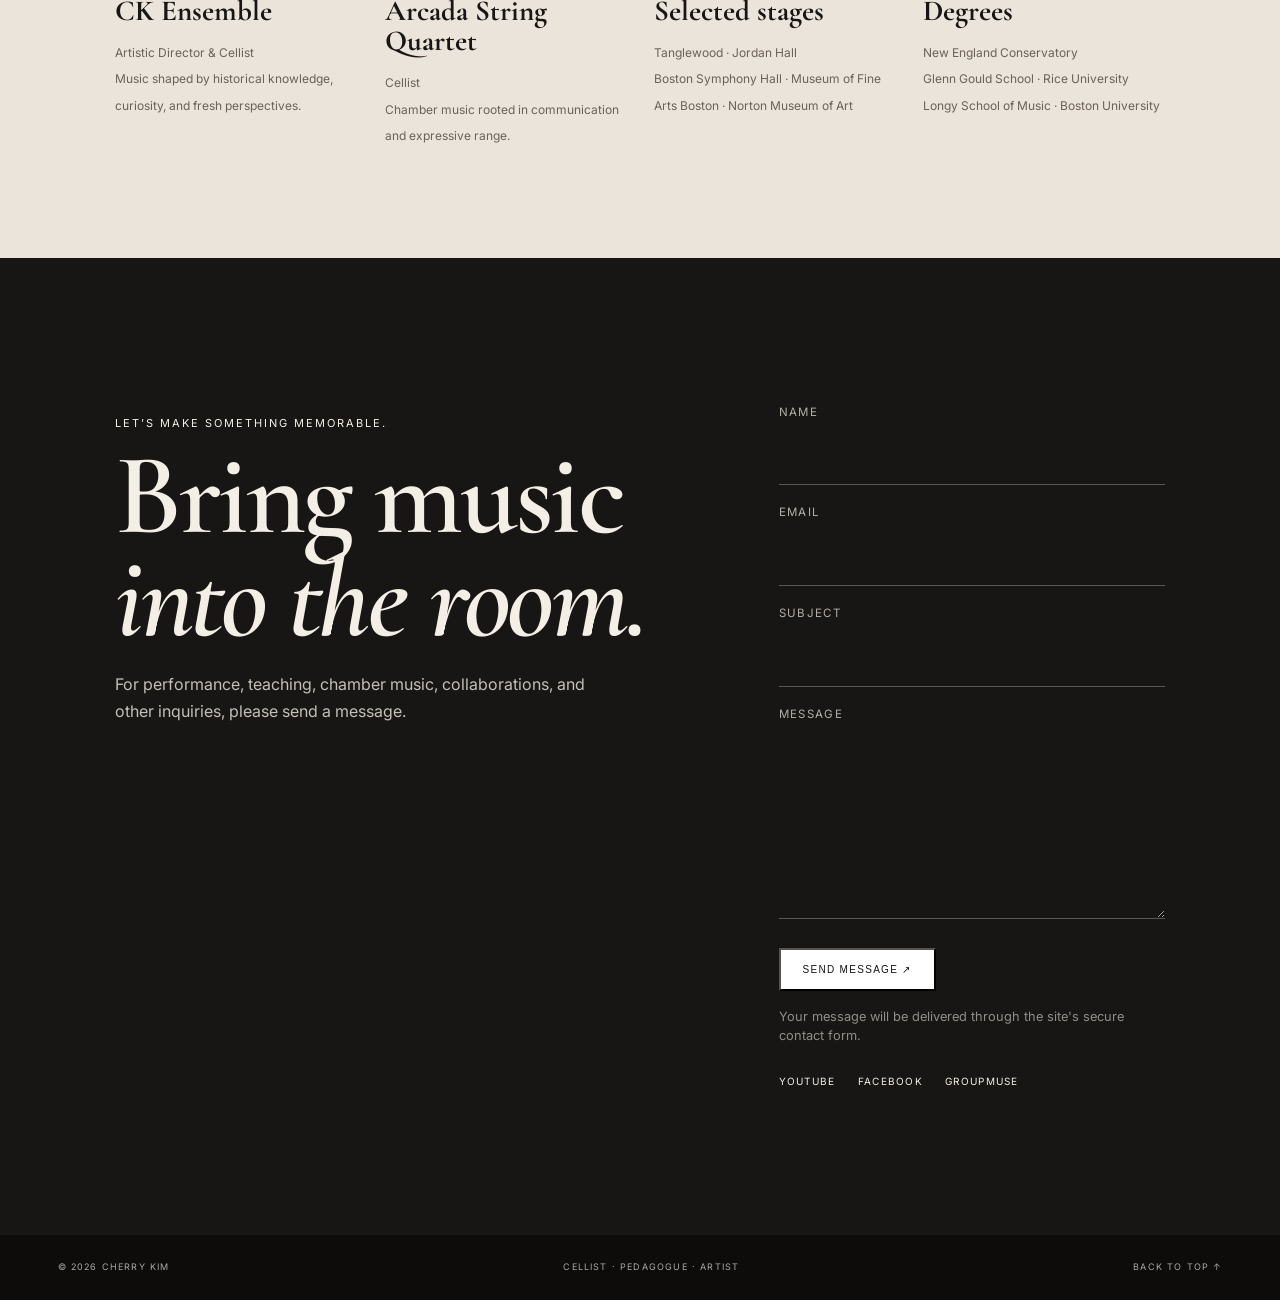
==== commit cd6c7e99: "Add files via upload" ====
--- a/index.html
+++ b/index.html
@@ -50,22 +50,21 @@
   <section class="work" id="work">
     <div class="section-head"><div class="label">02 / Work</div><h2>Many ways to<br><em>make music.</em></h2></div>
     <div class="cards">
-      <article><span>01</span><h3>Solo & Chamber</h3><p>Recitals, collaborations, intimate programs, and imaginative musical pairings.</p><a href="#contact">Enquire ↗</a></article>
-      <article><span>02</span><h3>Orchestral</h3><p>Guest and principal cello work with orchestras throughout New England and beyond.</p><a href="#contact">Enquire ↗</a></article>
+      <article><span>01</span><h3>Solo & Chamber</h3><p>Recitals, collaborations, intimate programs, and imaginative musical pairings.</p><a href="#contact">Inquire ↗</a></article>
+      <article><span>02</span><h3>Orchestral</h3><p>Guest and principal cello work with orchestras throughout New England and beyond.</p><a href="#contact">Inquire ↗</a></article>
       <article><span>03</span><h3>Creative Projects</h3><p>Programs connecting music with history, visual art, storytelling, and fresh perspectives.</p><a href="#contact">Collaborate ↗</a></article>
     </div>
     <div class="photo-strip"><img src="assets/performance.jpg" alt="Cherry Kim performing cello"><img src="assets/ensemble.jpg" alt="String ensemble performing"><img src="assets/quartet.jpg" alt="String quartet portrait"></div>
   </section>
 
   <section class="music" id="music">
-    <div class="music-intro"><div class="label">03 / Music</div><div><p class="kicker">Listen · Watch · Discover</p><h2>Hear the artist<br><em>at work.</em></h2><p>Five selected performances from Cherry Kim’s YouTube channel, embedded directly into the site.</p><a class="underlink" href="https://www.youtube.com/@cherrykimcello" target="_blank" rel="noopener">Visit YouTube channel <span>↗</span></a></div></div>
+    <div class="music-intro"><div class="label">03 / Music</div><div><p class="kicker">Listen · Watch · Discover</p><h2>Hear the artist<br><em>at work.</em></h2><a class="underlink" href="https://www.youtube.com/@cherrykimcello" target="_blank" rel="noopener">Visit YouTube channel <span>↗</span></a></div></div>
     <div class="player-grid featured-videos">
-      <article class="player featured"><div class="player-frame"><iframe src="https://www.youtube-nocookie.com/embed/2_JDBBXAuK0" title="Cherry Kim — featured performance 1" loading="lazy" allow="accelerometer; autoplay; clipboard-write; encrypted-media; gyroscope; picture-in-picture; web-share" allowfullscreen></iframe></div><p>Recording 01 · Watch on YouTube</p></article>
-      <article class="player"><div class="player-frame"><iframe src="https://www.youtube-nocookie.com/embed/14b9uwis8Hs" title="Cherry Kim — featured performance 2" loading="lazy" allow="accelerometer; autoplay; clipboard-write; encrypted-media; gyroscope; picture-in-picture; web-share" allowfullscreen></iframe></div><p>Recording 02 · Watch on YouTube</p></article>
-      <article class="player"><div class="player-frame"><iframe src="https://www.youtube-nocookie.com/embed/s6I4kKcv-H0" title="Cherry Kim — featured performance 3" loading="lazy" allow="accelerometer; autoplay; clipboard-write; encrypted-media; gyroscope; picture-in-picture; web-share" allowfullscreen></iframe></div><p>Recording 03 · Watch on YouTube</p></article>
-      <article class="player"><div class="player-frame"><iframe src="https://www.youtube-nocookie.com/embed/2RVAwkOFVCw" title="Cherry Kim — featured performance 4" loading="lazy" allow="accelerometer; autoplay; clipboard-write; encrypted-media; gyroscope; picture-in-picture; web-share" allowfullscreen></iframe></div><p>Recording 04 · Watch on YouTube</p></article>
-      <article class="player"><div class="player-frame"><iframe src="https://www.youtube-nocookie.com/embed/bbLJwvod6Oo" title="Cherry Kim — featured performance 5" loading="lazy" allow="accelerometer; autoplay; clipboard-write; encrypted-media; gyroscope; picture-in-picture; web-share" allowfullscreen></iframe></div><p>Recording 05 · Watch on YouTube</p></article>
-      <div class="player-note"><div class="note-mark">♪</div><h3>More music<br><em>from the cello.</em></h3><p>Five selected performances are embedded here directly from Cherry Kim’s YouTube channel.</p><a class="underlink" href="https://www.youtube.com/@cherrykimcello" target="_blank" rel="noopener">Visit YouTube channel <span>↗</span></a></div>
+      <article class="player featured"><div class="player-frame"><iframe src="https://www.youtube-nocookie.com/embed/2_JDBBXAuK0" title="Cherry Kim — featured performance 1" loading="lazy" allow="accelerometer; autoplay; clipboard-write; encrypted-media; gyroscope; picture-in-picture; web-share" allowfullscreen></iframe></div></article>
+      <article class="player"><div class="player-frame"><iframe src="https://www.youtube-nocookie.com/embed/14b9uwis8Hs" title="Cherry Kim — featured performance 2" loading="lazy" allow="accelerometer; autoplay; clipboard-write; encrypted-media; gyroscope; picture-in-picture; web-share" allowfullscreen></iframe></div></article>
+      <article class="player"><div class="player-frame"><iframe src="https://www.youtube-nocookie.com/embed/s6I4kKcv-H0" title="Cherry Kim — featured performance 3" loading="lazy" allow="accelerometer; autoplay; clipboard-write; encrypted-media; gyroscope; picture-in-picture; web-share" allowfullscreen></iframe></div></article>
+      <article class="player"><div class="player-frame"><iframe src="https://www.youtube-nocookie.com/embed/2RVAwkOFVCw" title="Cherry Kim — featured performance 4" loading="lazy" allow="accelerometer; autoplay; clipboard-write; encrypted-media; gyroscope; picture-in-picture; web-share" allowfullscreen></iframe></div></article>
+      <article class="player"><div class="player-frame"><iframe src="https://www.youtube-nocookie.com/embed/bbLJwvod6Oo" title="Cherry Kim — featured performance 5" loading="lazy" allow="accelerometer; autoplay; clipboard-write; encrypted-media; gyroscope; picture-in-picture; web-share" allowfullscreen></iframe></div></article>
     </div>
   </section>
 
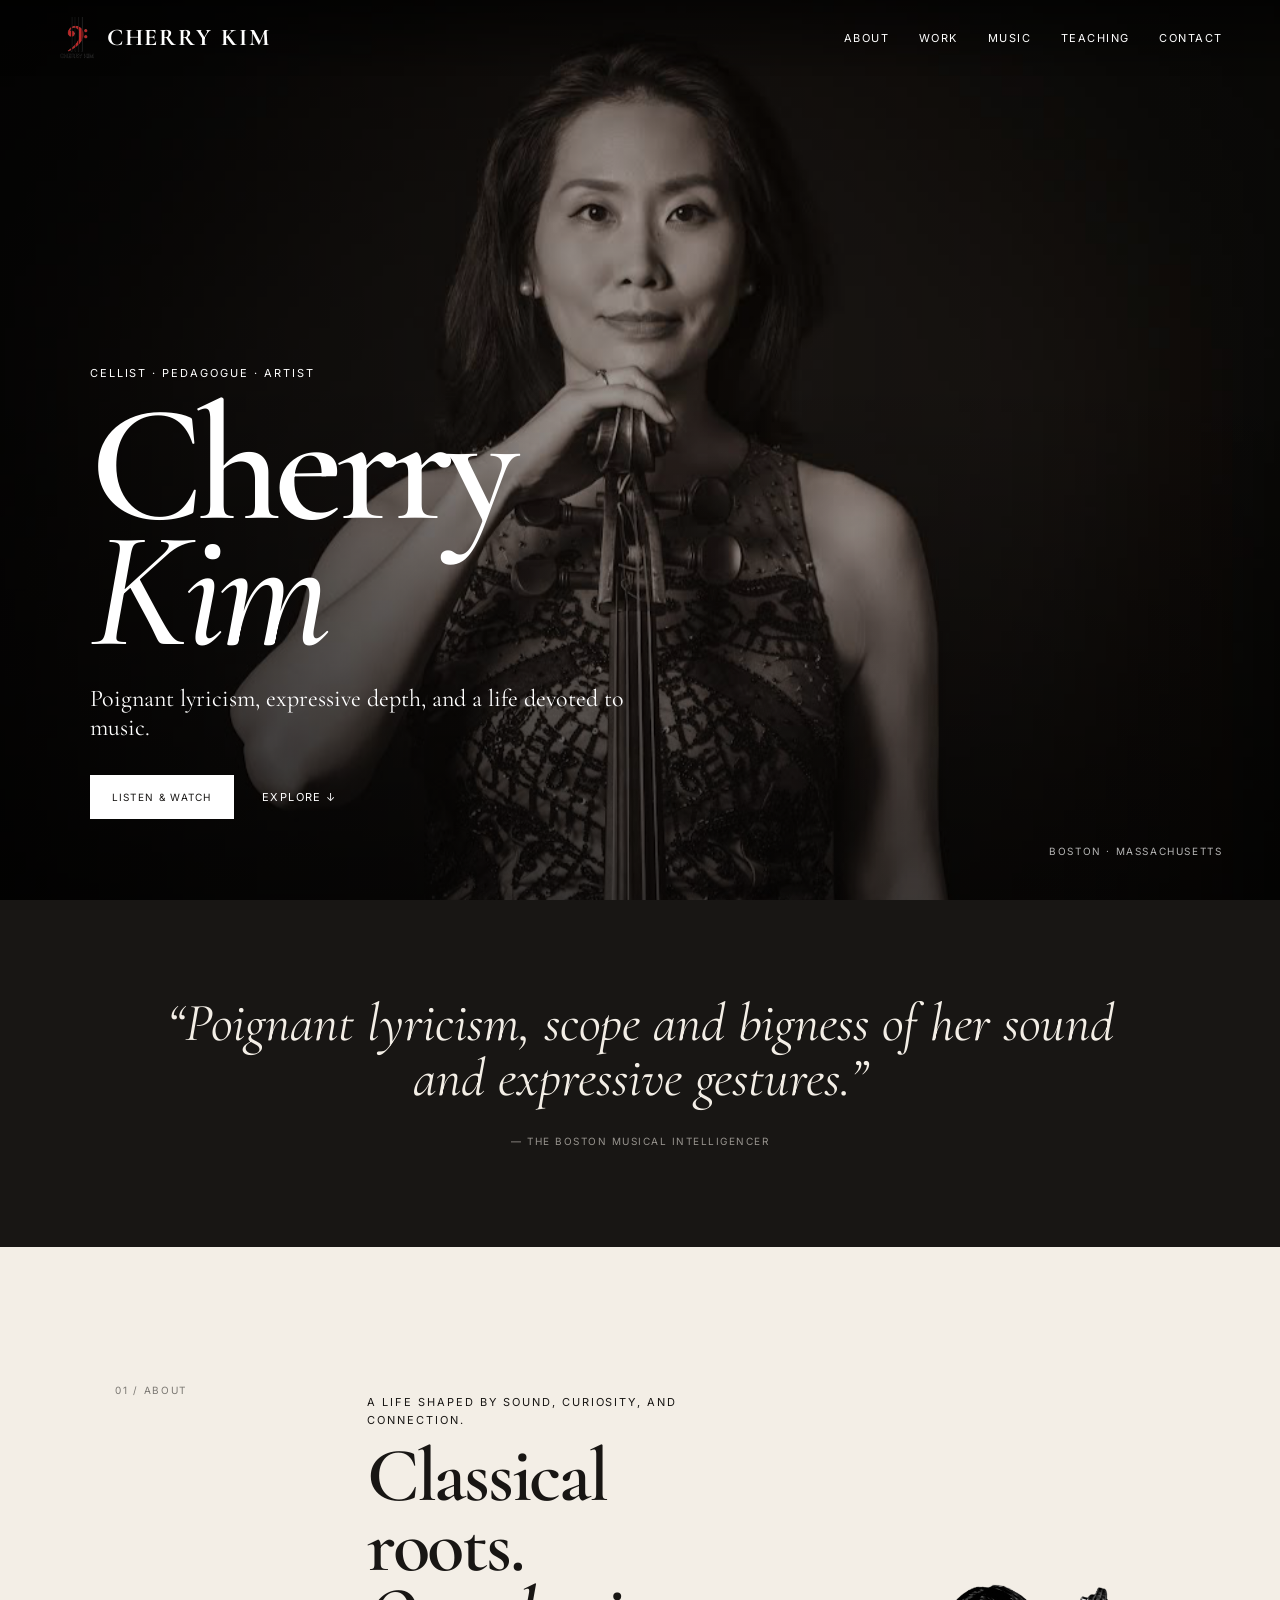
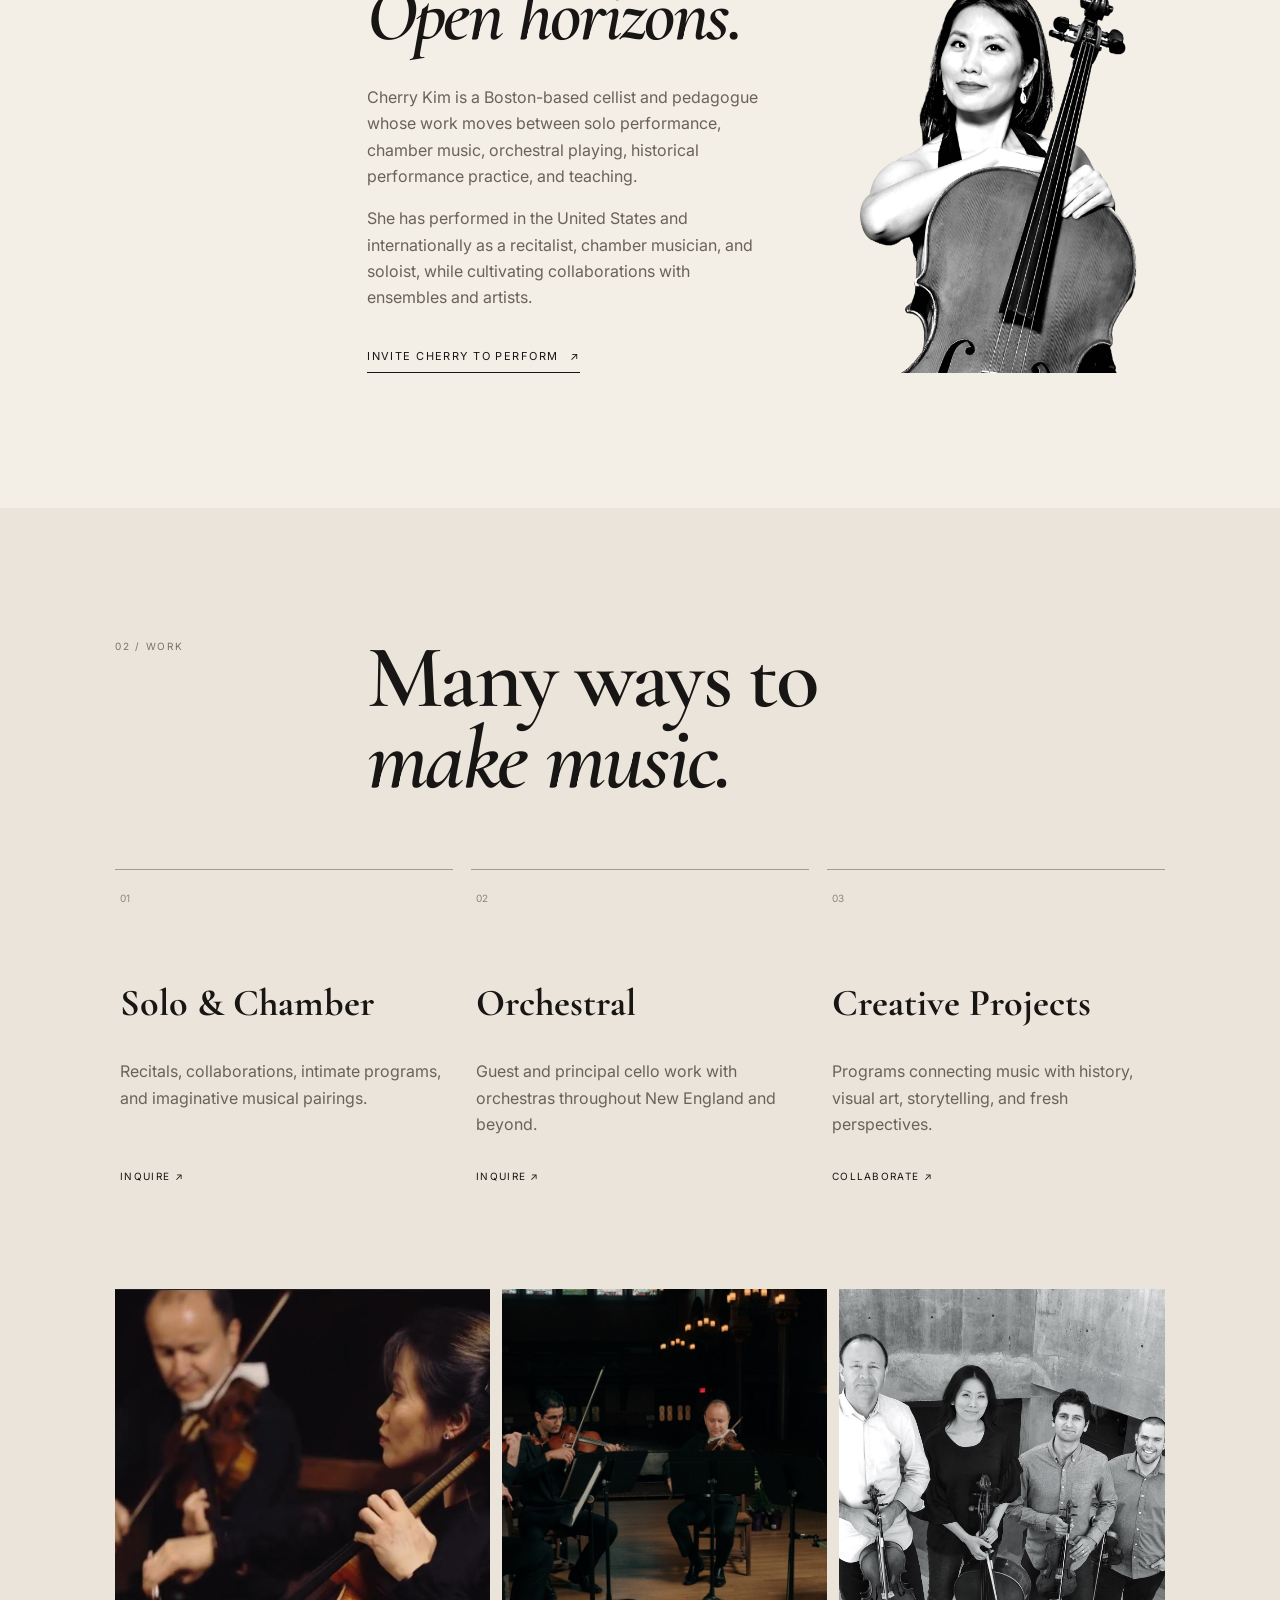
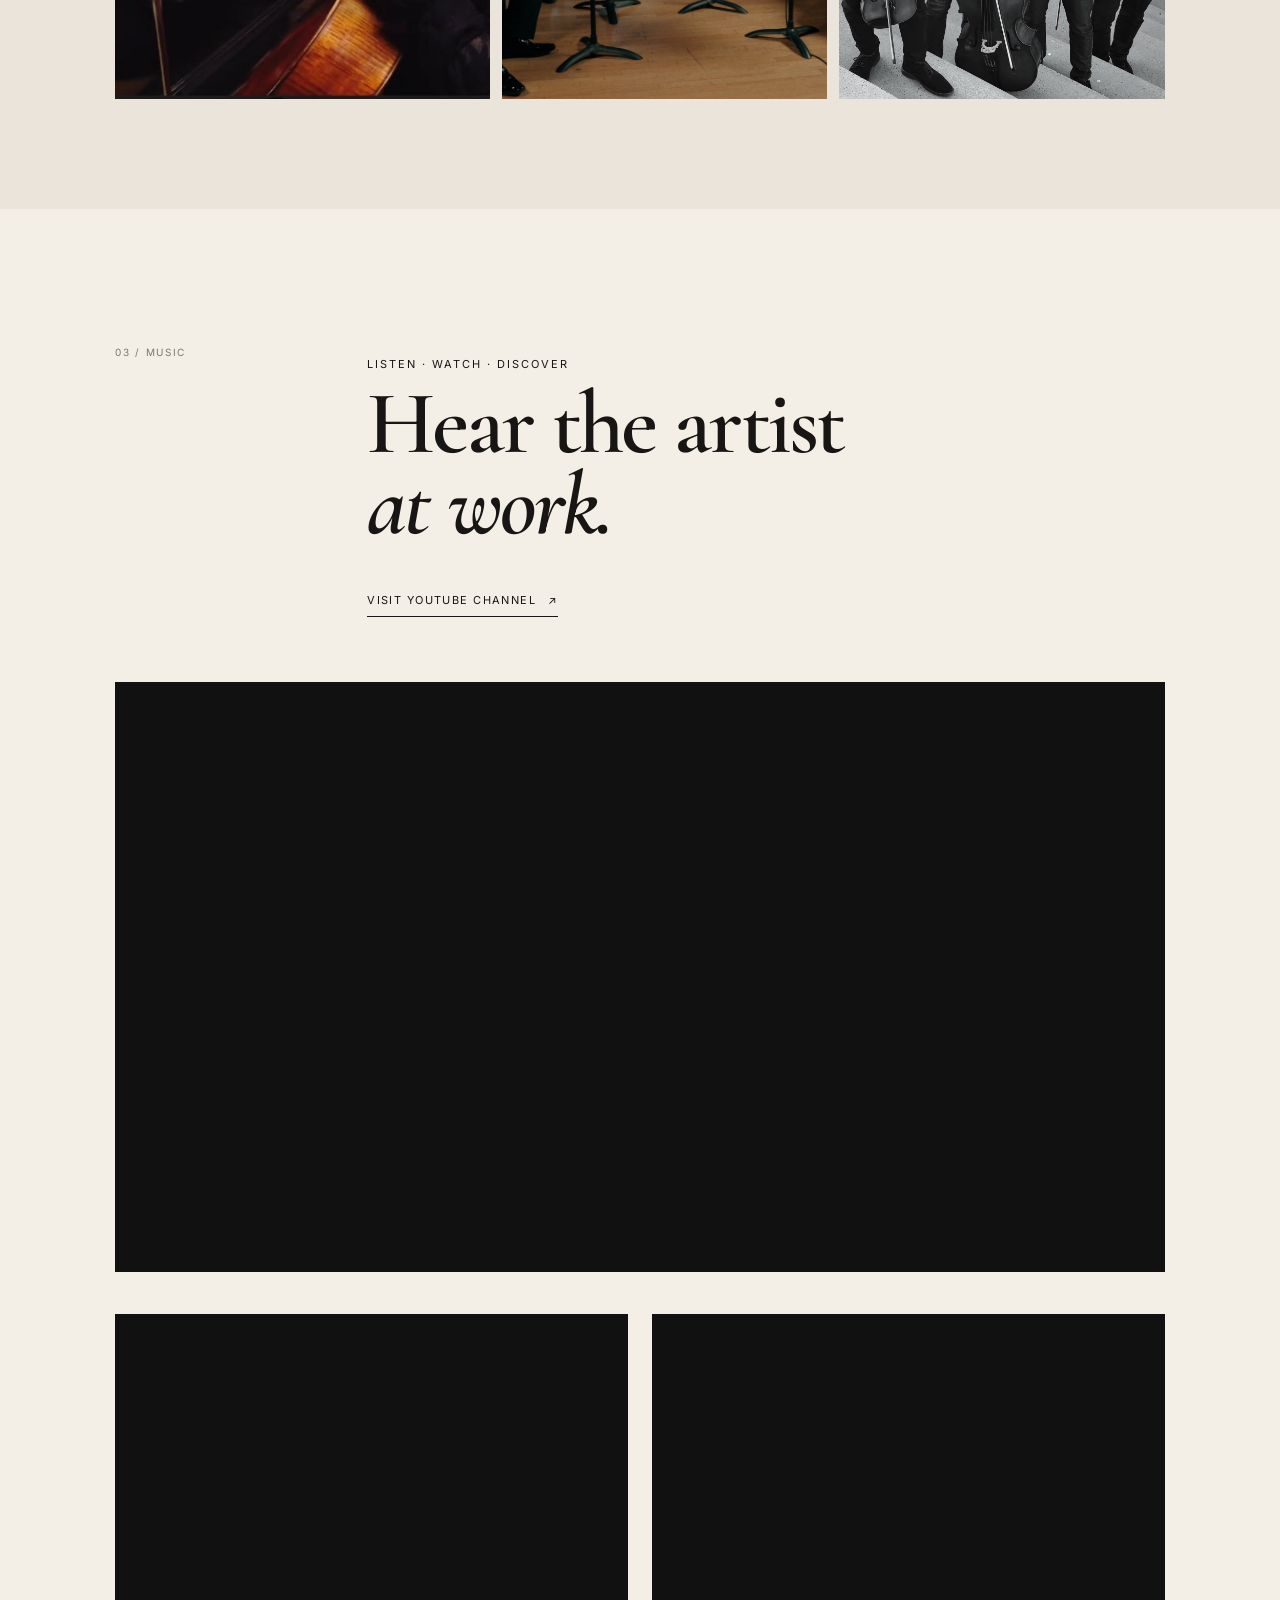
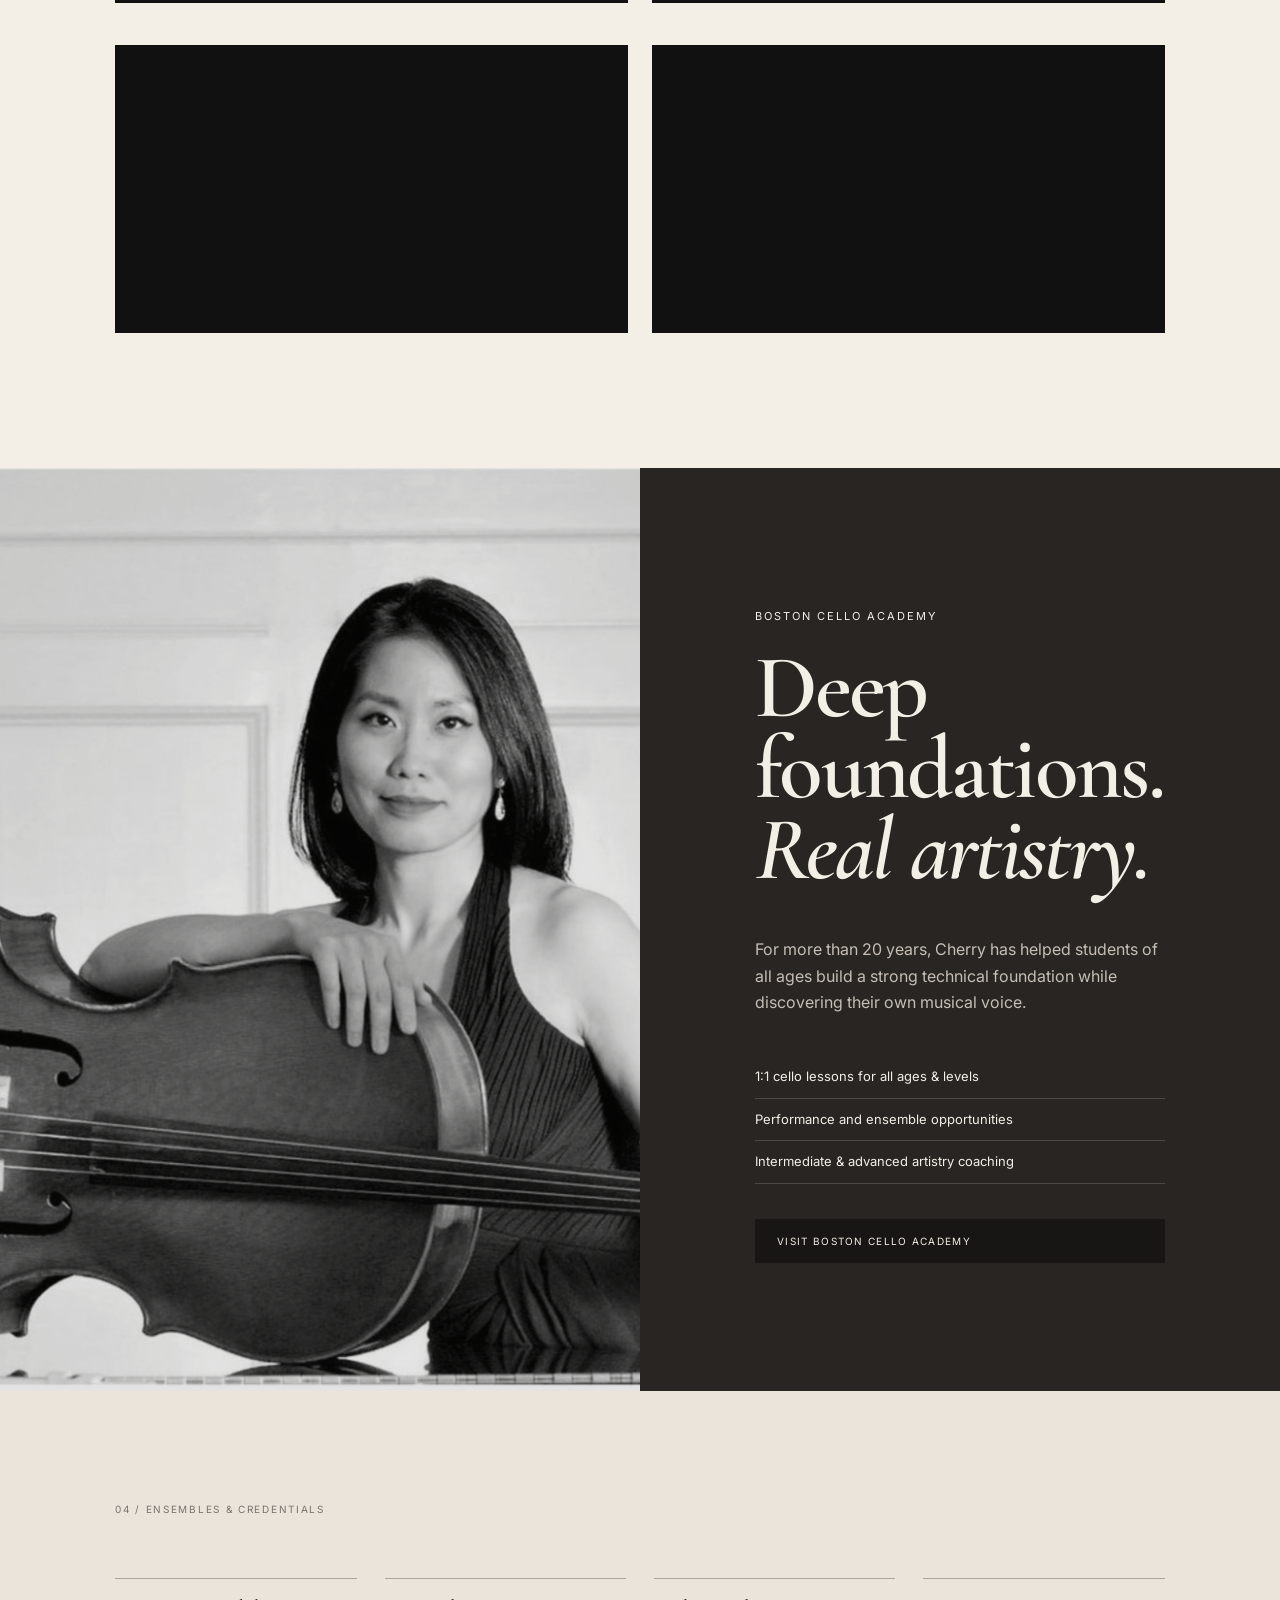
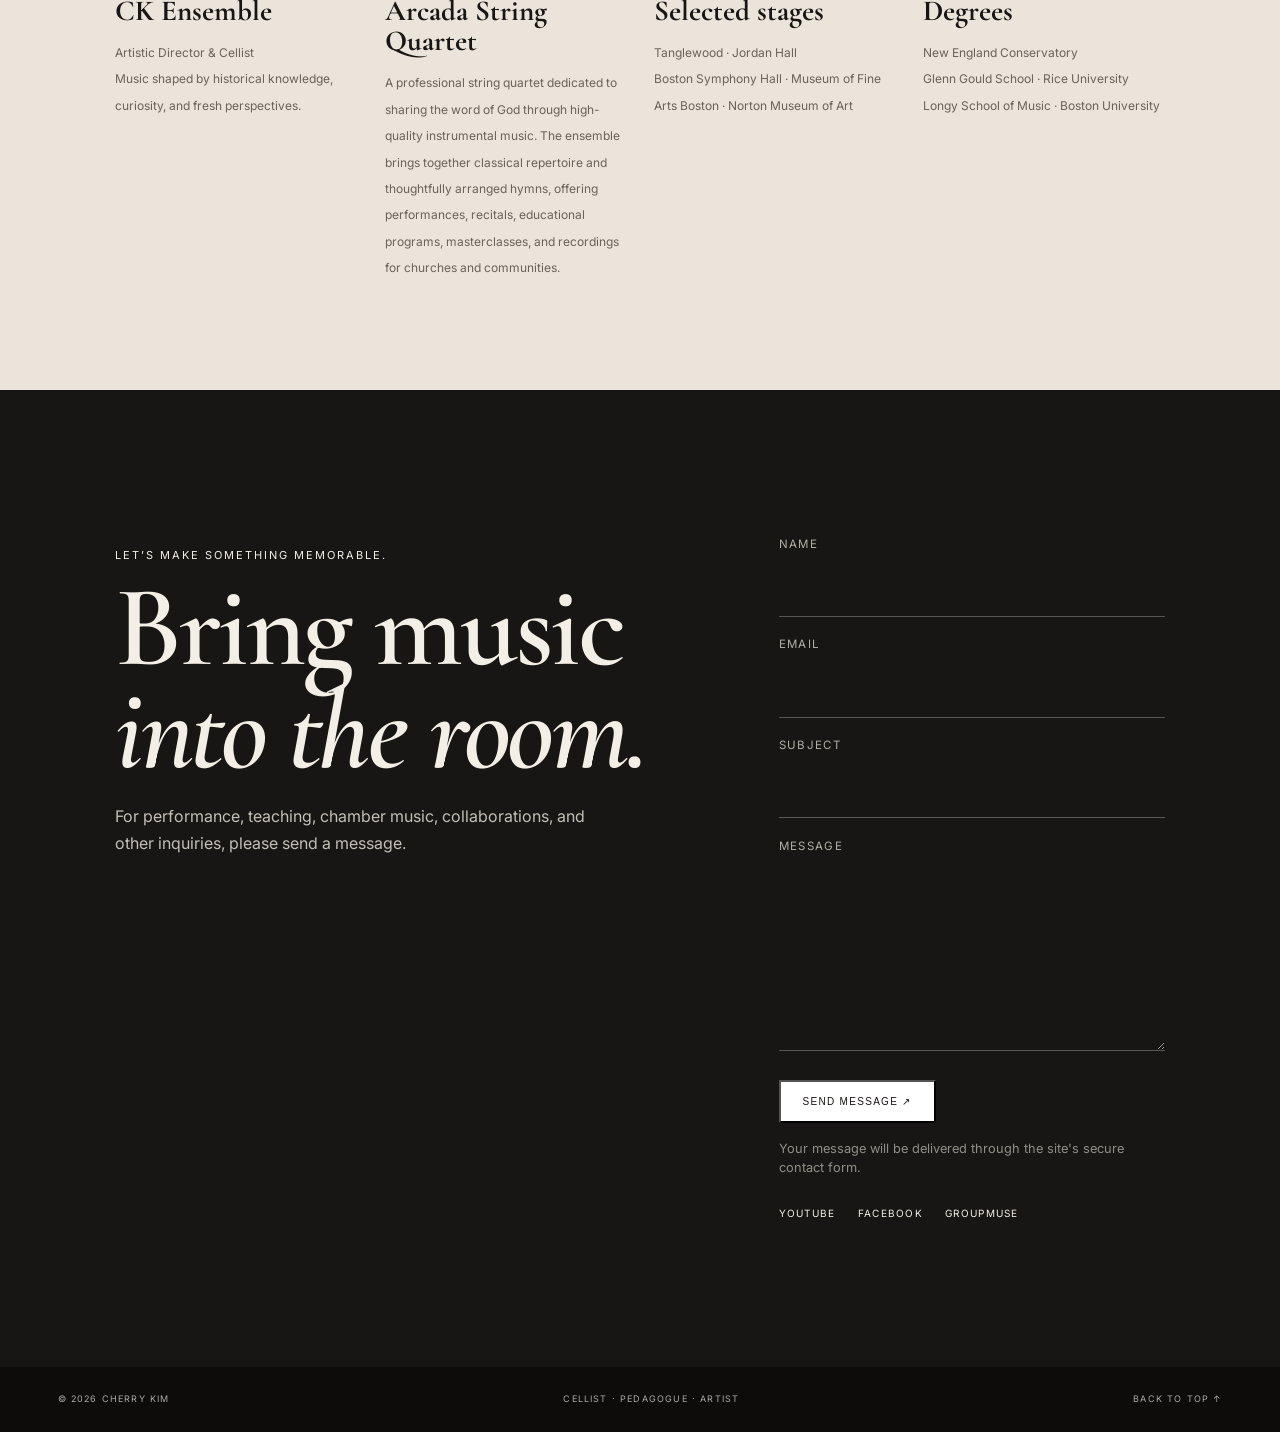
==== commit e8db4ecf: "Add files via upload" ====
--- a/index.html
+++ b/index.html
@@ -77,7 +77,7 @@
     <div class="label">04 / Ensembles & credentials</div>
     <div class="credential-grid">
       <div><strong>CK Ensemble</strong><span>Artistic Director & Cellist<br>Music shaped by historical knowledge, curiosity, and fresh perspectives.</span></div>
-      <div><strong>Arcada String Quartet</strong><span>Cellist<br>Chamber music rooted in communication and expressive range.</span></div>
+      <div><strong>Arcada String Quartet</strong><span>A professional string quartet dedicated to sharing the word of God through high-quality instrumental music. The ensemble brings together classical repertoire and thoughtfully arranged hymns, offering performances, recitals, educational programs, masterclasses, and recordings for churches and communities.</span></div>
       <div><strong>Selected stages</strong><span>Tanglewood · Jordan Hall<br>Boston Symphony Hall · Museum of Fine Arts Boston · Norton Museum of Art</span></div>
       <div><strong>Degrees</strong><span>New England Conservatory<br>Glenn Gould School · Rice University<br>Longy School of Music · Boston University</span></div>
     </div>
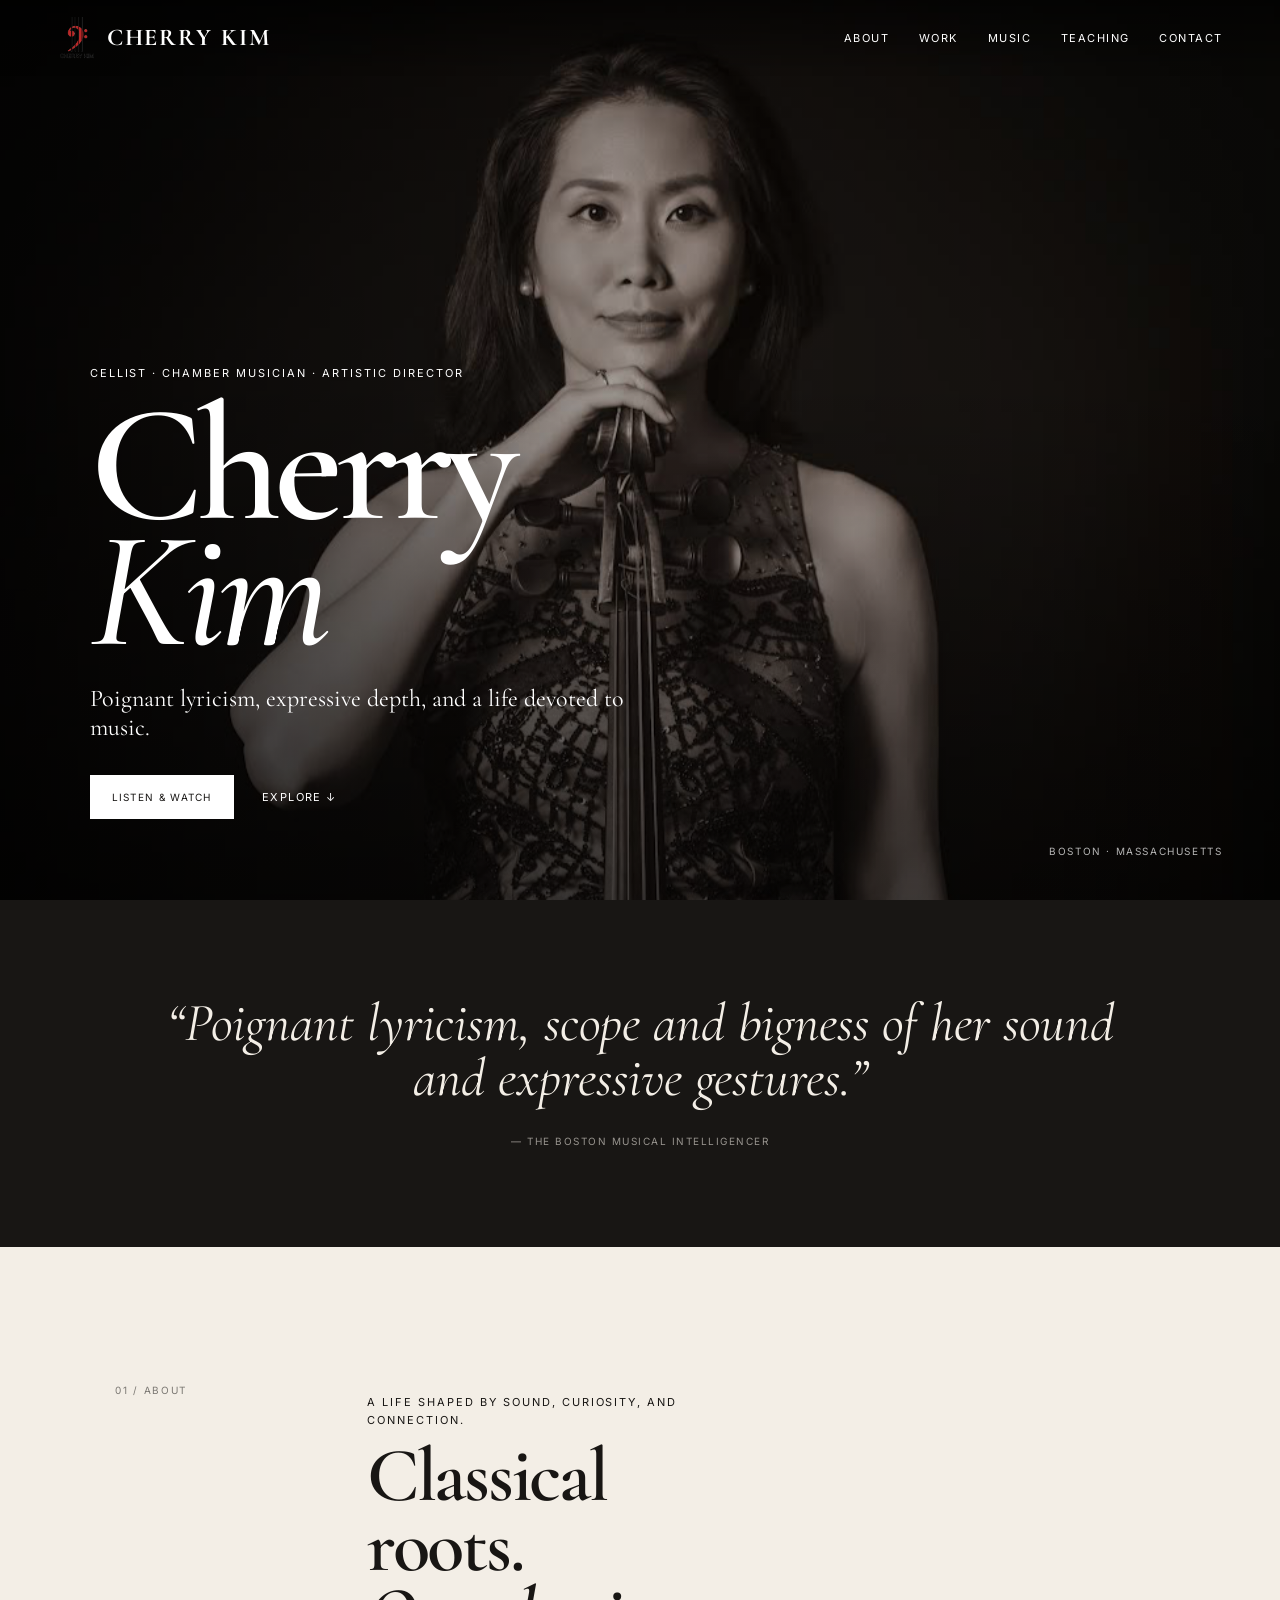
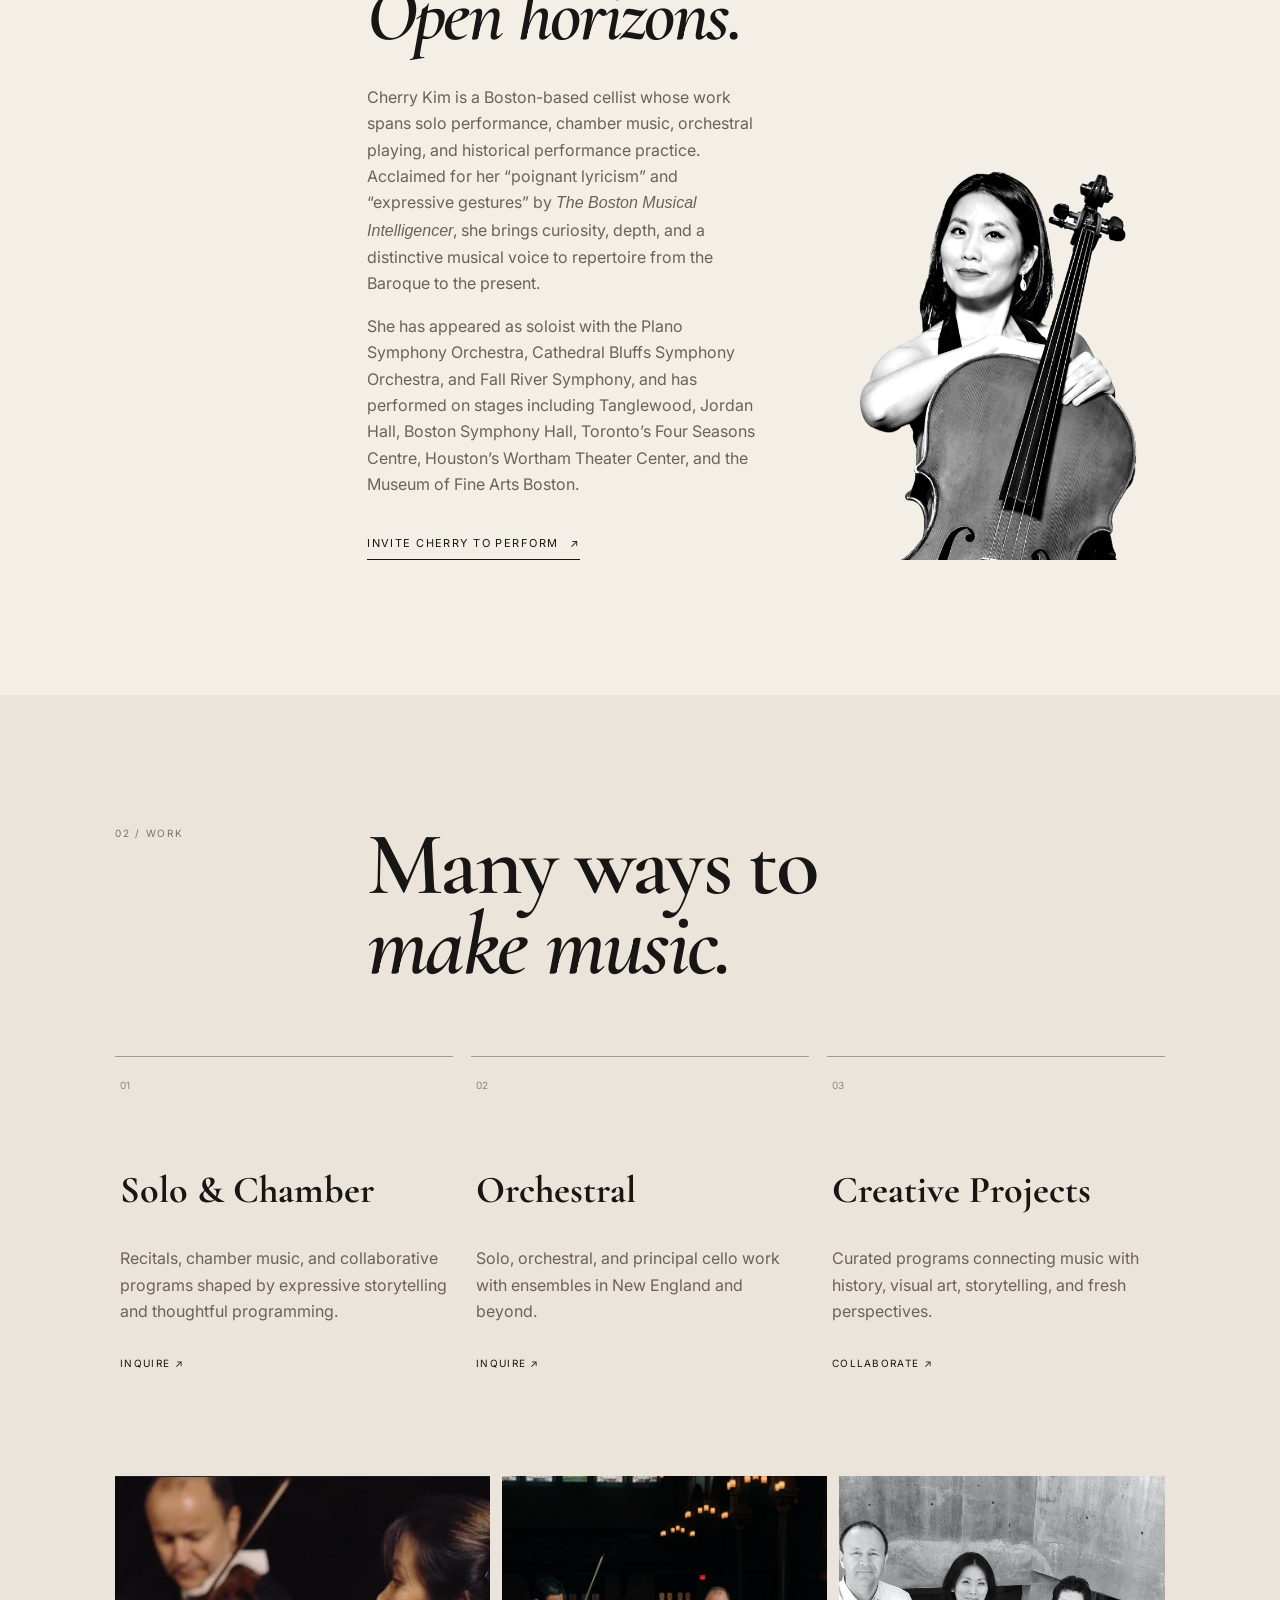
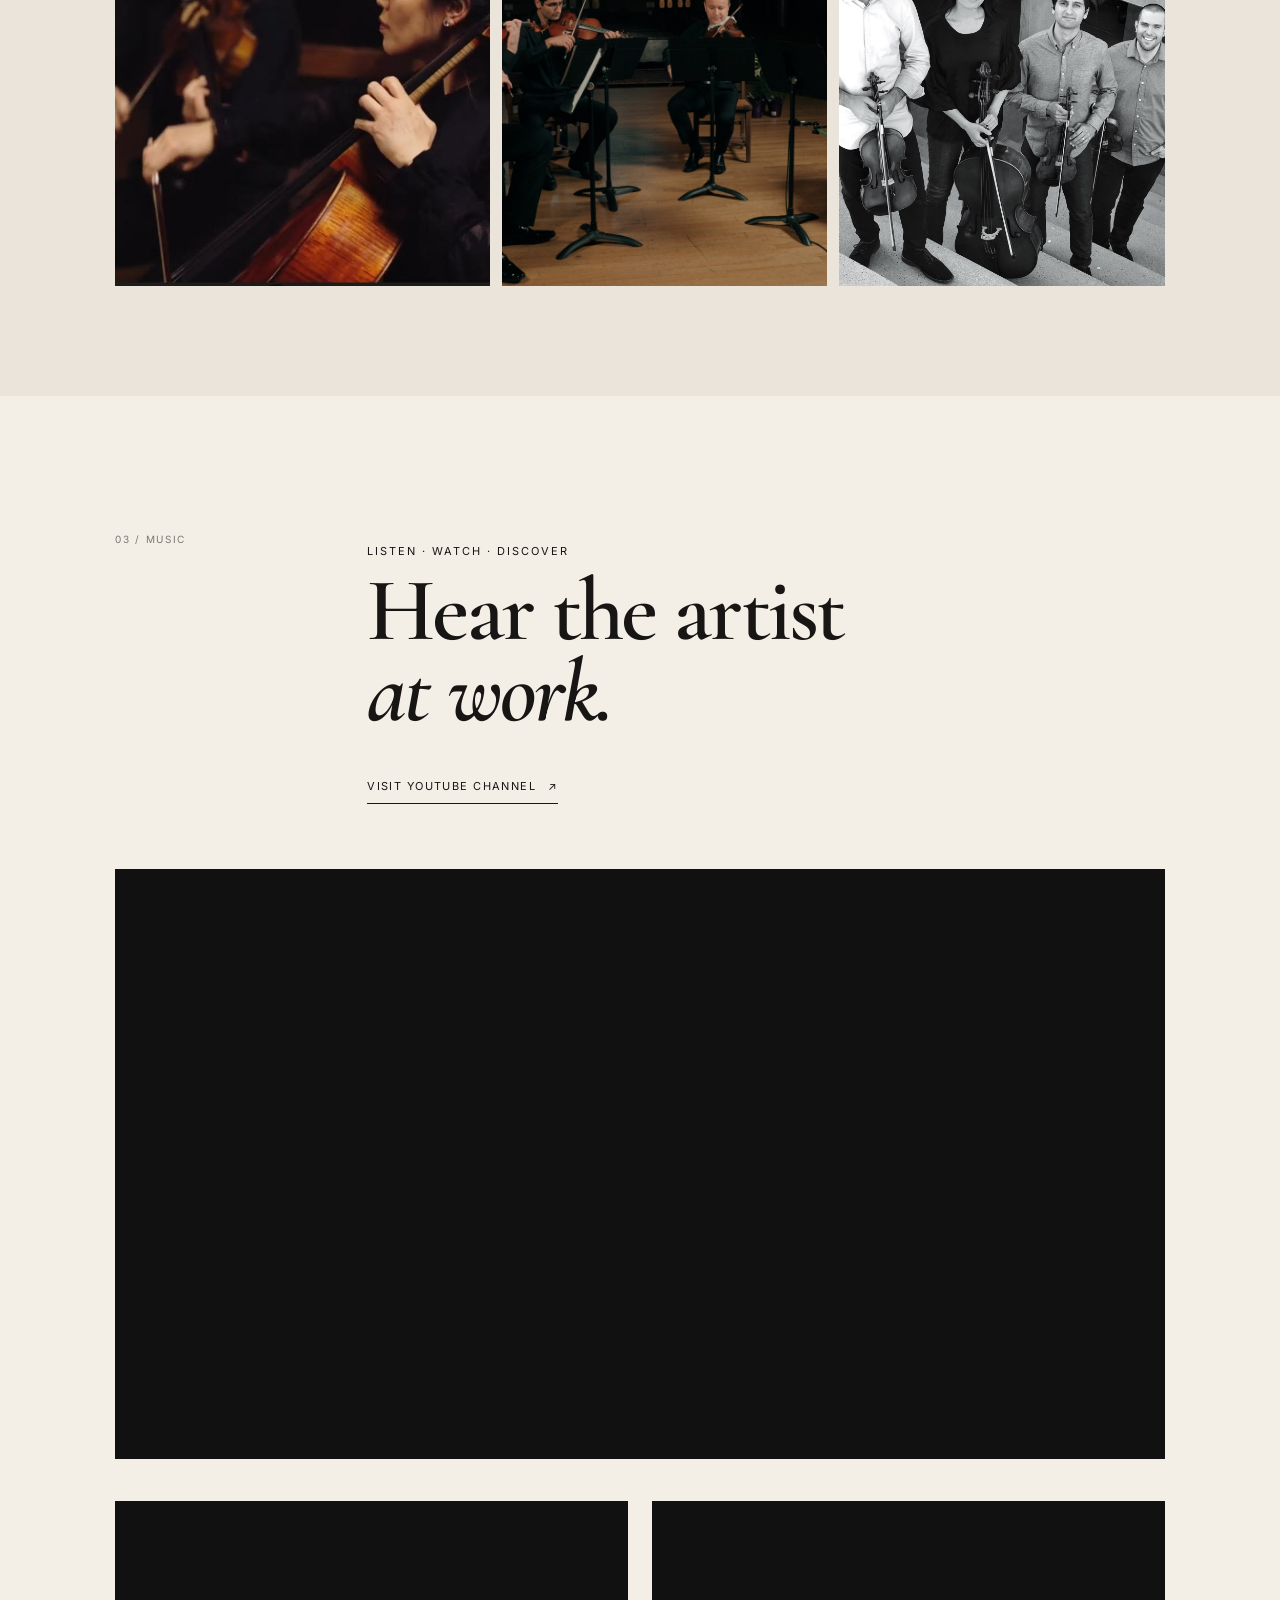
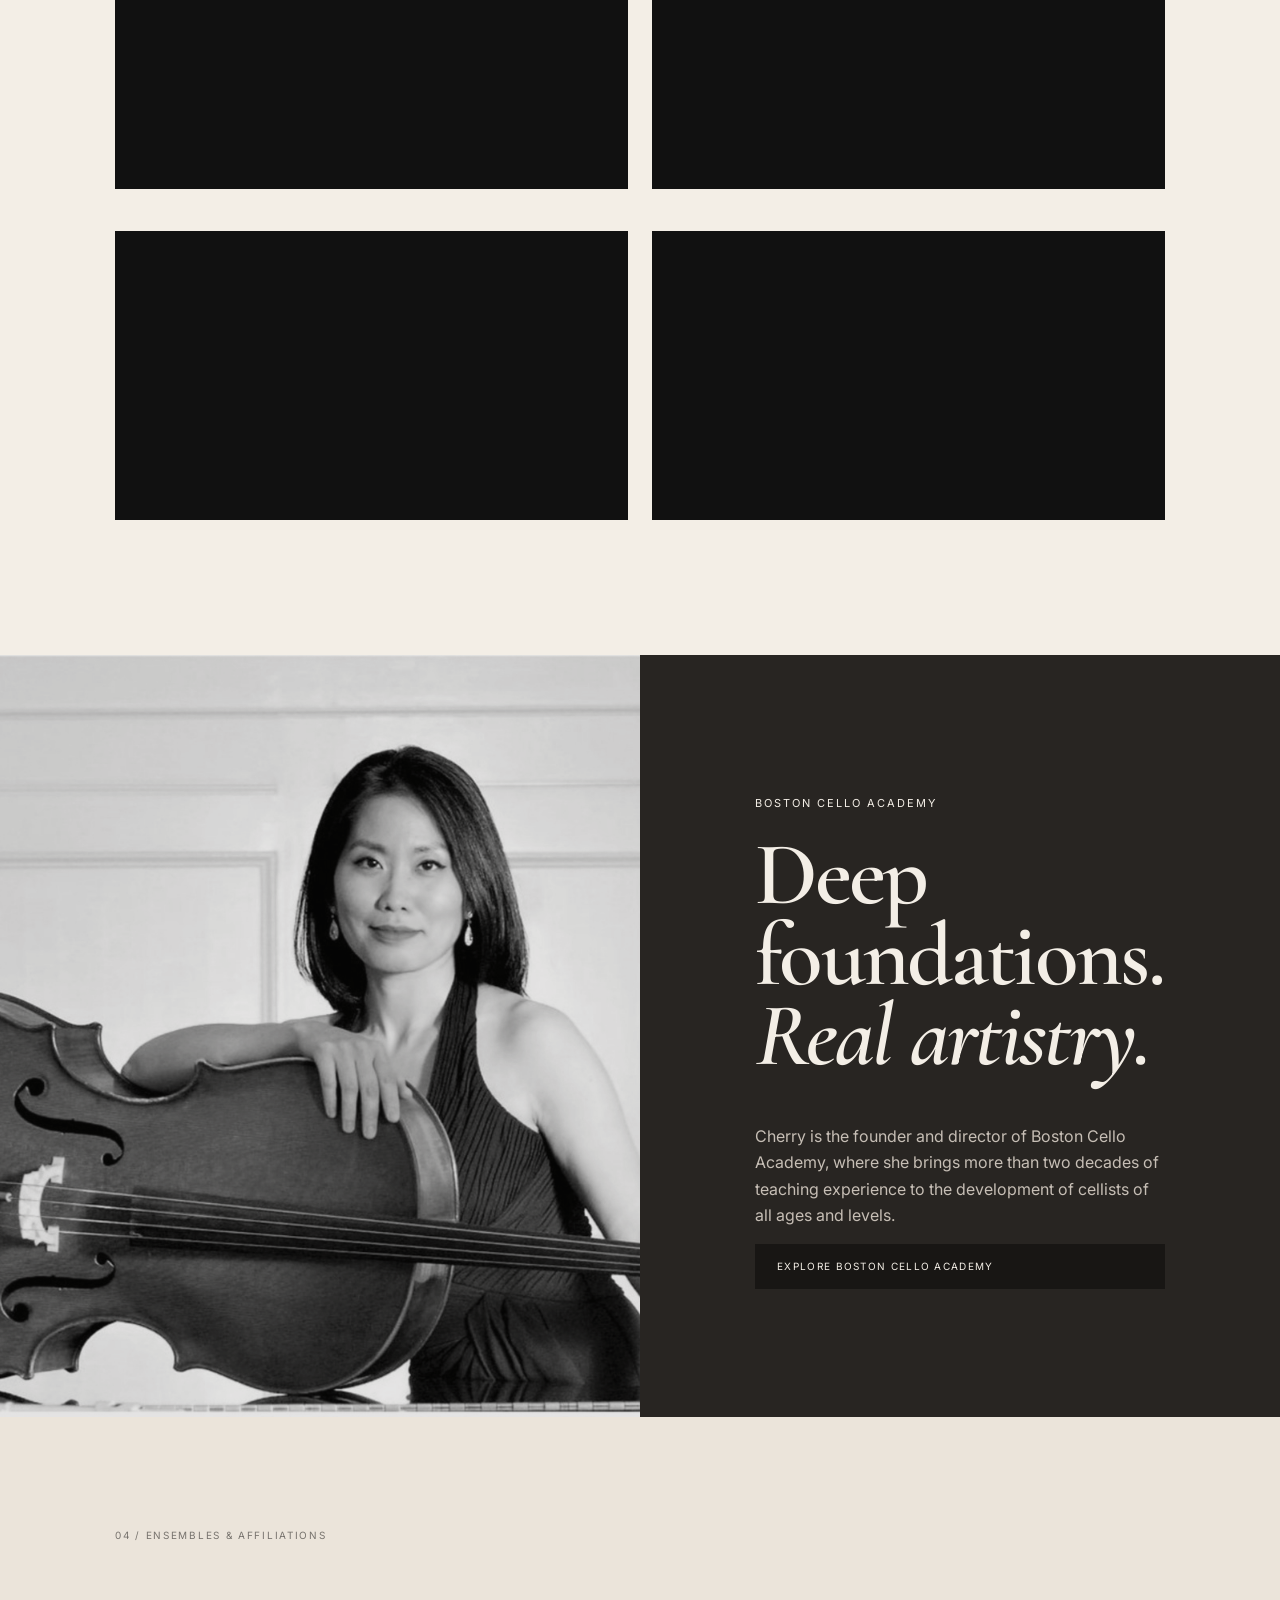
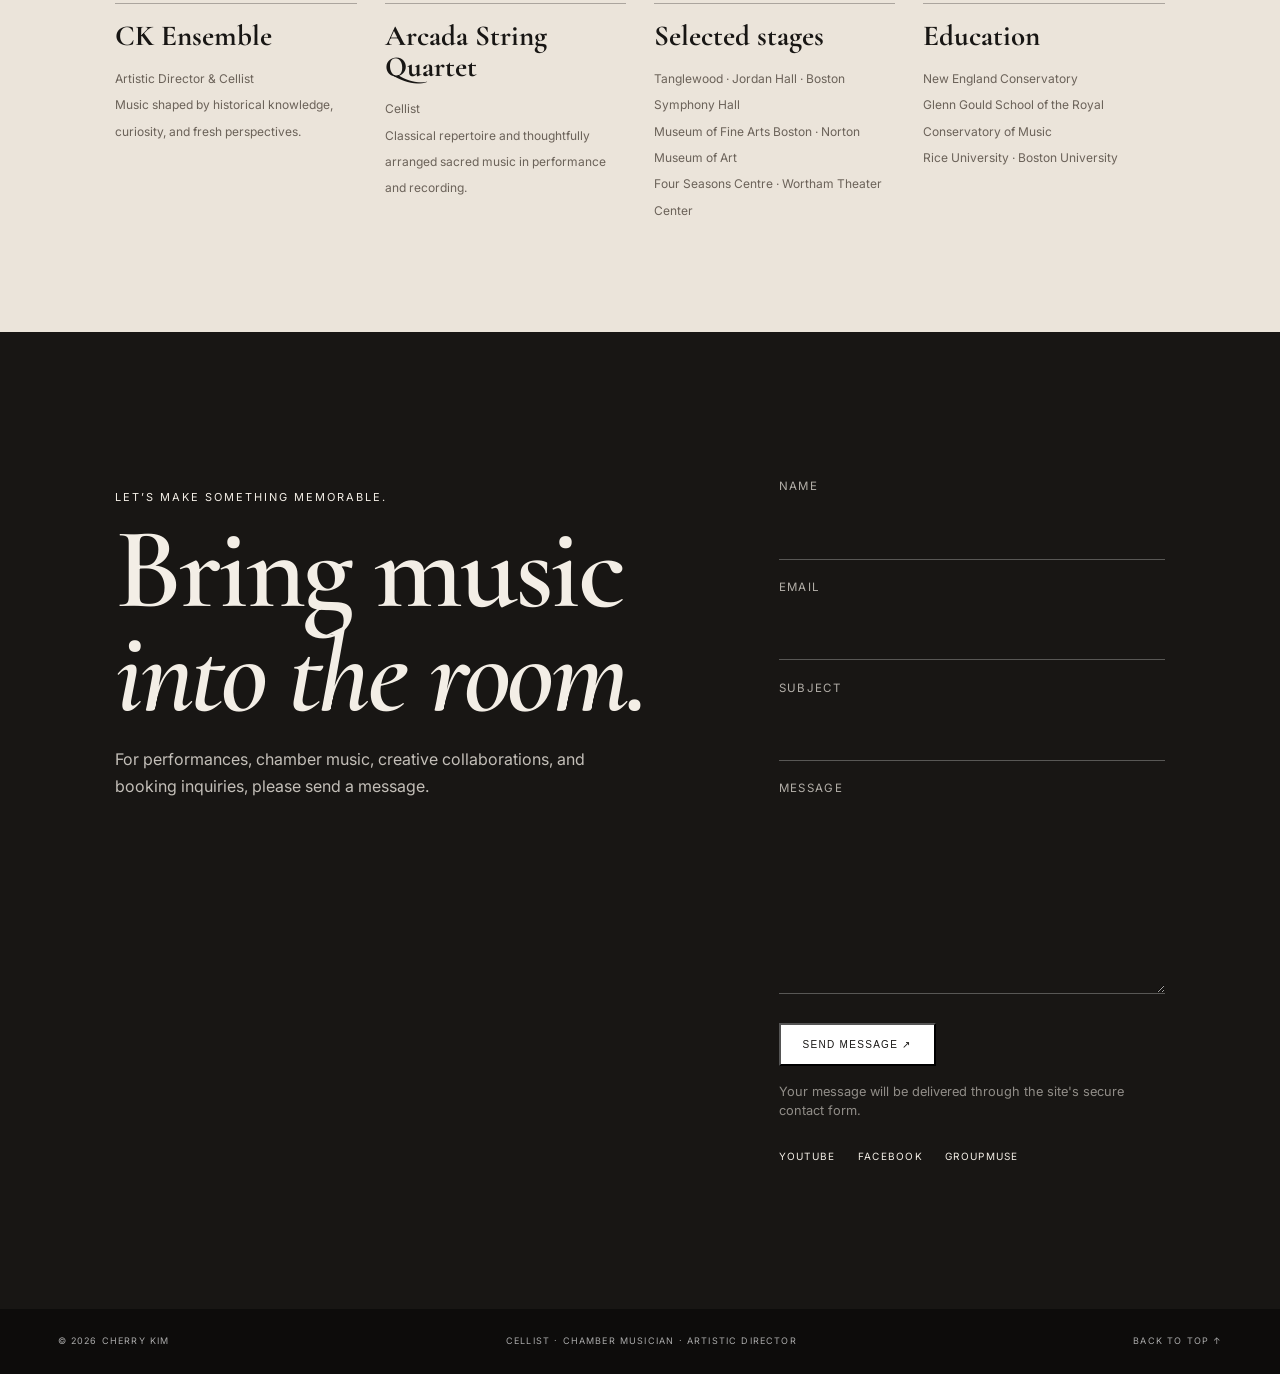
==== commit fc9c7bdc: "Update performer website content and credentials" ====
--- a/index.html
+++ b/index.html
@@ -3,9 +3,9 @@
 <head>
   <meta charset="utf-8">
   <meta name="viewport" content="width=device-width, initial-scale=1">
-  <meta name="description" content="Cherry Kim — Boston-based cellist, pedagogue, chamber musician, artistic director, and educator.">
+  <meta name="description" content="Cherry Kim — Boston-based cellist, chamber musician, soloist, and artistic director performing across the U.S. and internationally.">
   <meta name="theme-color" content="#171513">
-  <title>Cherry Kim | Cellist & Pedagogue</title>
+  <title>Cherry Kim | Cellist</title>
   <link rel="icon" type="image/png" href="assets/favicon.png">
   <link rel="preconnect" href="https://fonts.googleapis.com">
   <link rel="preconnect" href="https://fonts.gstatic.com" crossorigin>
@@ -25,7 +25,7 @@
     <div class="hero-photo"></div>
     <div class="hero-shade"></div>
     <div class="hero-content">
-      <p class="eyebrow">Cellist · Pedagogue · Artist</p>
+      <p class="eyebrow">Cellist · Chamber Musician · Artistic Director</p>
       <h1>Cherry<br><em>Kim</em></h1>
       <p class="hero-lede">Poignant lyricism, expressive depth, and a life devoted to music.</p>
       <div class="hero-actions"><a class="button light" href="#music">Listen & watch</a><a class="hero-link" href="#about">Explore <span>↓</span></a></div>
@@ -40,8 +40,8 @@
     <div class="content">
       <p class="kicker">A life shaped by sound, curiosity, and connection.</p>
       <h2>Classical roots.<br><em>Open horizons.</em></h2>
-      <p>Cherry Kim is a Boston-based cellist and pedagogue whose work moves between solo performance, chamber music, orchestral playing, historical performance practice, and teaching.</p>
-      <p>She has performed in the United States and internationally as a recitalist, chamber musician, and soloist, while cultivating collaborations with ensembles and artists.</p>
+      <p>Cherry Kim is a Boston-based cellist whose work spans solo performance, chamber music, orchestral playing, and historical performance practice. Acclaimed for her “poignant lyricism” and “expressive gestures” by <em>The Boston Musical Intelligencer</em>, she brings curiosity, depth, and a distinctive musical voice to repertoire from the Baroque to the present.</p>
+      <p>She has appeared as soloist with the Plano Symphony Orchestra, Cathedral Bluffs Symphony Orchestra, and Fall River Symphony, and has performed on stages including Tanglewood, Jordan Hall, Boston Symphony Hall, Toronto’s Four Seasons Centre, Houston’s Wortham Theater Center, and the Museum of Fine Arts Boston.</p>
       <a class="underlink" href="#contact">Invite Cherry to perform <span>↗</span></a>
     </div>
     <div class="about-image"><img src="assets/about-portrait.png" alt="Cherry Kim with cello"></div>
@@ -50,9 +50,9 @@
   <section class="work" id="work">
     <div class="section-head"><div class="label">02 / Work</div><h2>Many ways to<br><em>make music.</em></h2></div>
     <div class="cards">
-      <article><span>01</span><h3>Solo & Chamber</h3><p>Recitals, collaborations, intimate programs, and imaginative musical pairings.</p><a href="#contact">Inquire ↗</a></article>
-      <article><span>02</span><h3>Orchestral</h3><p>Guest and principal cello work with orchestras throughout New England and beyond.</p><a href="#contact">Inquire ↗</a></article>
-      <article><span>03</span><h3>Creative Projects</h3><p>Programs connecting music with history, visual art, storytelling, and fresh perspectives.</p><a href="#contact">Collaborate ↗</a></article>
+      <article><span>01</span><h3>Solo & Chamber</h3><p>Recitals, chamber music, and collaborative programs shaped by expressive storytelling and thoughtful programming.</p><a href="#contact">Inquire ↗</a></article>
+      <article><span>02</span><h3>Orchestral</h3><p>Solo, orchestral, and principal cello work with ensembles in New England and beyond.</p><a href="#contact">Inquire ↗</a></article>
+      <article><span>03</span><h3>Creative Projects</h3><p>Curated programs connecting music with history, visual art, storytelling, and fresh perspectives.</p><a href="#contact">Collaborate ↗</a></article>
     </div>
     <div class="photo-strip"><img src="assets/performance.jpg" alt="Cherry Kim performing cello"><img src="assets/ensemble.jpg" alt="String ensemble performing"><img src="assets/quartet.jpg" alt="String quartet portrait"></div>
   </section>
@@ -70,21 +70,21 @@
 
   <section class="teaching" id="teaching">
     <div class="teaching-photo"><img src="assets/teaching.jpg" alt="Cherry Kim with cello"></div>
-    <div class="teaching-copy"><p class="eyebrow">Boston Cello Academy</p><h2>Deep foundations.<br><em>Real artistry.</em></h2><p>For more than 20 years, Cherry has helped students of all ages build a strong technical foundation while discovering their own musical voice.</p><ul><li>1:1 cello lessons for all ages & levels</li><li>Performance and ensemble opportunities</li><li>Intermediate & advanced artistry coaching</li></ul><a class="button dark" href="https://cherry-kim.wixsite.com/bostoncelloacademy" target="_blank" rel="noopener">Visit Boston Cello Academy</a></div>
+    <div class="teaching-copy"><p class="eyebrow">Boston Cello Academy</p><h2>Deep foundations.<br><em>Real artistry.</em></h2><p>Cherry is the founder and director of Boston Cello Academy, where she brings more than two decades of teaching experience to the development of cellists of all ages and levels.</p><a class="button dark" href="https://bostoncelloacademy.com" target="_blank" rel="noopener">Explore Boston Cello Academy</a></div>
   </section>
 
   <section class="ensembles">
-    <div class="label">04 / Ensembles & credentials</div>
+    <div class="label">04 / Ensembles & affiliations</div>
     <div class="credential-grid">
       <div><strong>CK Ensemble</strong><span>Artistic Director & Cellist<br>Music shaped by historical knowledge, curiosity, and fresh perspectives.</span></div>
-      <div><strong>Arcada String Quartet</strong><span>A professional string quartet dedicated to sharing the word of God through high-quality instrumental music. The ensemble brings together classical repertoire and thoughtfully arranged hymns, offering performances, recitals, educational programs, masterclasses, and recordings for churches and communities.</span></div>
-      <div><strong>Selected stages</strong><span>Tanglewood · Jordan Hall<br>Boston Symphony Hall · Museum of Fine Arts Boston · Norton Museum of Art</span></div>
-      <div><strong>Degrees</strong><span>New England Conservatory<br>Glenn Gould School · Rice University<br>Longy School of Music · Boston University</span></div>
+      <div><strong>Arcada String Quartet</strong><span>Cellist<br>Classical repertoire and thoughtfully arranged sacred music in performance and recording.</span></div>
+      <div><strong>Selected stages</strong><span>Tanglewood · Jordan Hall · Boston Symphony Hall<br>Museum of Fine Arts Boston · Norton Museum of Art<br>Four Seasons Centre · Wortham Theater Center</span></div>
+      <div><strong>Education</strong><span>New England Conservatory<br>Glenn Gould School of the Royal Conservatory of Music<br>Rice University · Boston University</span></div>
     </div>
   </section>
 
   <section class="contact" id="contact">
-  <div class="contact-heading"><p class="eyebrow">Let’s make something memorable.</p><h2>Bring music<br><em>into the room.</em></h2><p class="contact-intro">For performance, teaching, chamber music, collaborations, and other inquiries, please send a message.</p></div>
+  <div class="contact-heading"><p class="eyebrow">Let’s make something memorable.</p><h2>Bring music<br><em>into the room.</em></h2><p class="contact-intro">For performances, chamber music, creative collaborations, and booking inquiries, please send a message.</p></div>
   <div class="contact-form-wrap">
     <form class="contact-form" action="https://formspree.io/f/mrpgyvlq" method="POST">
       <div class="form-row"><label for="name">Name</label><input id="name" name="name" type="text" autocomplete="name" required></div>
@@ -98,7 +98,7 @@
   </div>
 </section>
 </main>
-<footer><span>© 2026 Cherry Kim</span><span>Cellist · Pedagogue · Artist</span><a href="#top">Back to top ↑</a></footer>
+<footer><span>© 2026 Cherry Kim</span><span>Cellist · Chamber Musician · Artistic Director</span><a href="#top">Back to top ↑</a></footer>
 <script src="script.js"></script>
 </body>
 </html>
